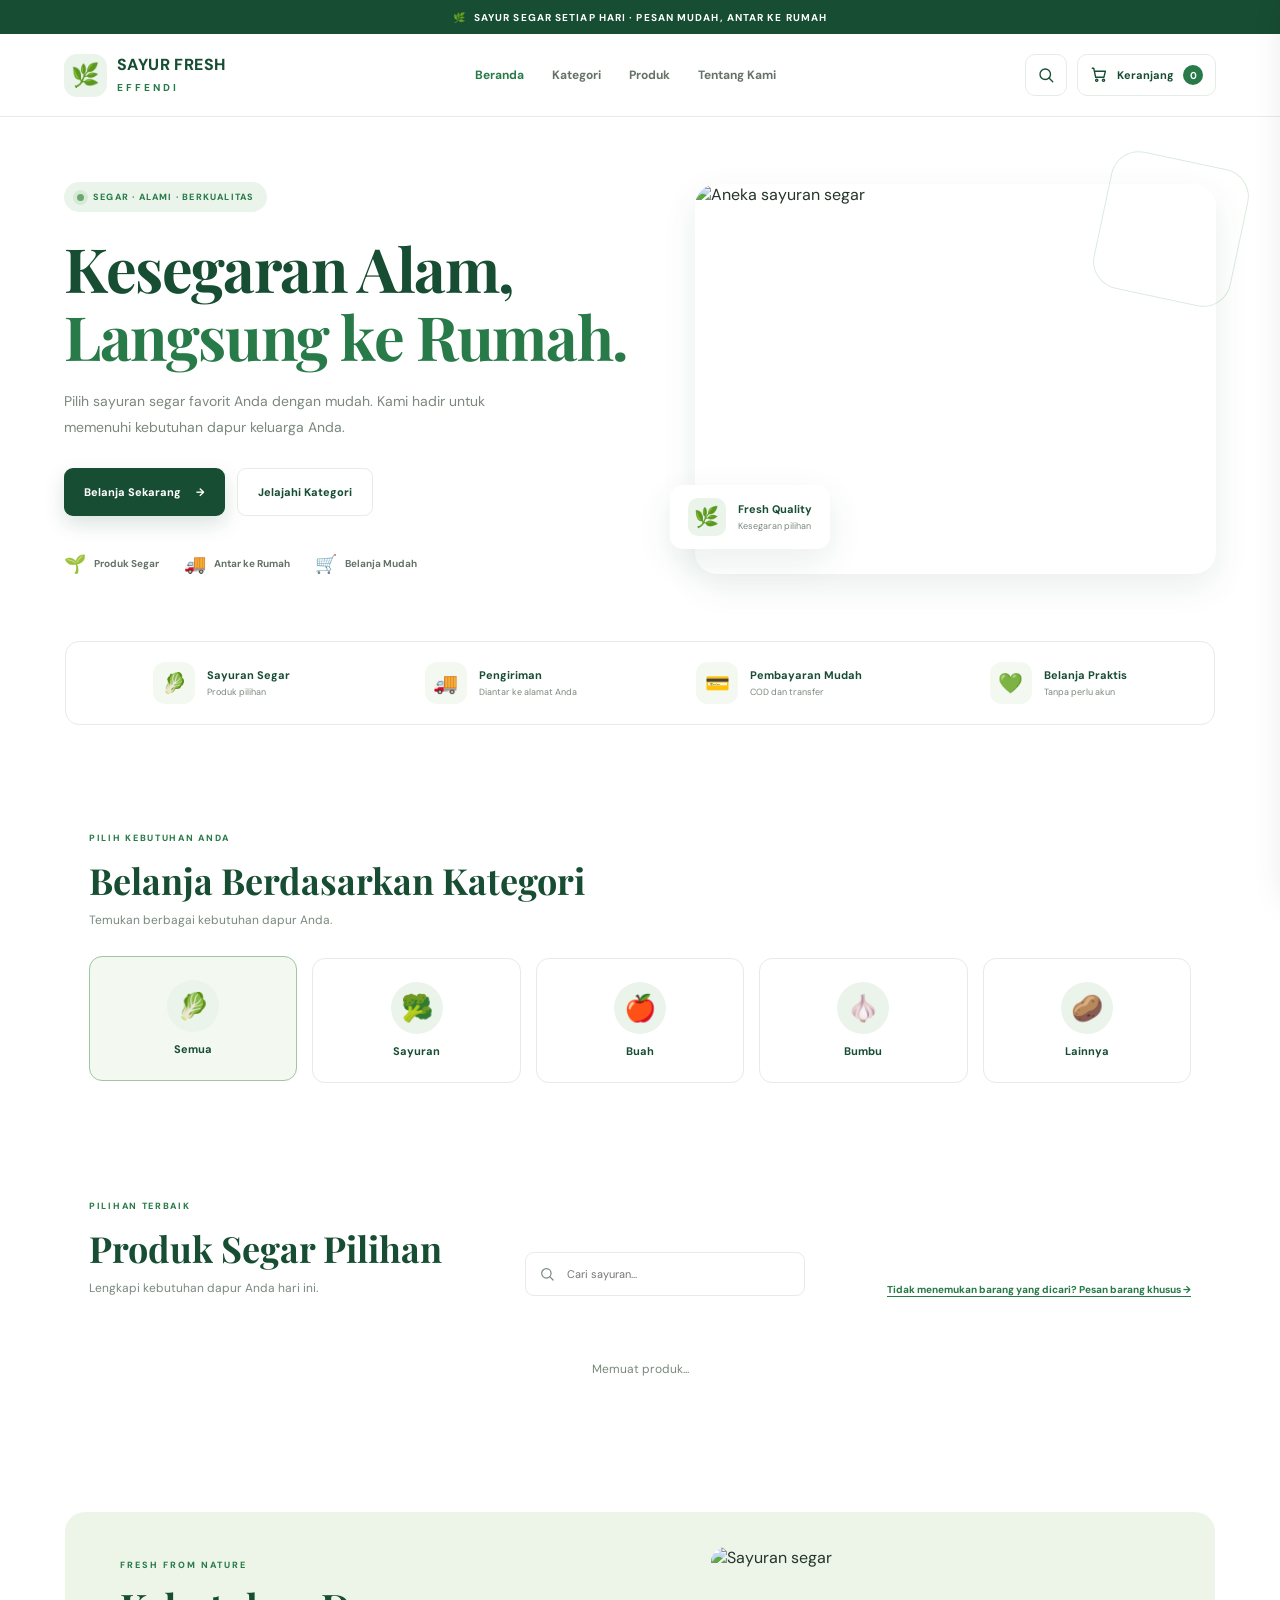
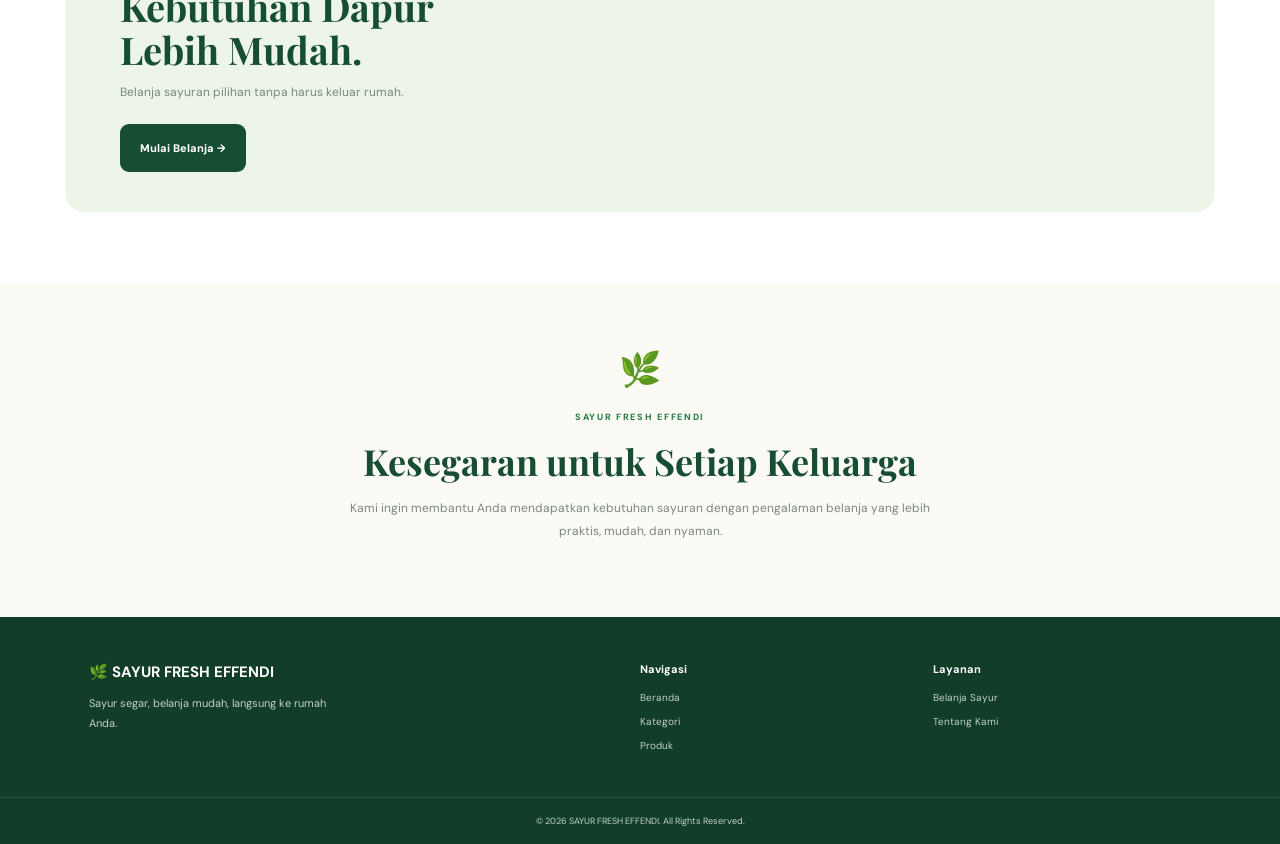
==== index.html @ d09987bf "Add files via upload" ====
<!DOCTYPE html>
<html lang="id">
<head>
    <meta charset="UTF-8">
    <meta name="viewport" content="width=device-width, initial-scale=1.0">
    <meta name="theme-color" content="#174D32">

    <title>SAYUR FRESH EFFENDI | Belanja Sayur Segar</title>

    <meta name="description" content="Belanja sayuran segar dengan mudah di SAYUR FRESH EFFENDI. Pilih produk favorit dan pesan langsung dari rumah.">

    <link rel="stylesheet" href="style.css">

    <link rel="preconnect" href="https://fonts.googleapis.com">
    <link rel="preconnect" href="https://fonts.gstatic.com" crossorigin>

    <link href="https://fonts.googleapis.com/css2?family=DM+Sans:wght@400;500;600;700;800&family=Playfair+Display:wght@600;700;800&display=swap" rel="stylesheet">

    <script type="module" src="app.js"></script>
</head>

<body>

    <!-- TOP ANNOUNCEMENT -->
    <div class="announcement">
        <span>🌿</span>
        SAYUR SEGAR SETIAP HARI · PESAN MUDAH, ANTAR KE RUMAH
    </div>

    <!-- HEADER -->
    <header class="header">

        <div class="header-inner">

            <a href="index.html" class="brand">
                <div class="brand-icon">🌿</div>

                <div class="brand-text">
                    <h2>SAYUR FRESH</h2>
                    <span>EFFENDI</span>
                </div>
            </a>

            <nav class="desktop-nav">
                <a href="#home" class="active">Beranda</a>
                <a href="#categories">Kategori</a>
                <a href="#products">Produk</a>
                <a href="#about">Tentang Kami</a>
                
            </nav>

            <div class="header-actions">

                <button class="icon-button" id="search-focus" aria-label="Cari produk">
                    <svg viewBox="0 0 24 24">
                        <circle cx="11" cy="11" r="7"></circle>
                        <path d="m16 16 5 5"></path>
                    </svg>
                </button>

                <button class="cart-button" id="open-cart">
                    <svg viewBox="0 0 24 24">
                        <path d="M3 3h2l2.5 12h11l2-8H6"></path>
                        <circle cx="9" cy="19" r="1.5"></circle>
                        <circle cx="18" cy="19" r="1.5"></circle>
                    </svg>

                    <span class="cart-label">Keranjang</span>
                    <span class="cart-count" id="cart-count">0</span>
                </button>

            </div>

        </div>

    </header>


    <main>

        <!-- HERO -->
        <section class="hero" id="home">

            <div class="hero-content">

                <div class="hero-tag">
                    <span class="pulse-dot"></span>
                    SEGAR · ALAMI · BERKUALITAS
                </div>

                <h1>
                    Kesegaran Alam,<br>
                    <span>Langsung ke Rumah.</span>
                </h1>

                <p>
                    Pilih sayuran segar favorit Anda dengan mudah.
                    Kami hadir untuk memenuhi kebutuhan dapur keluarga Anda.
                </p>

                <div class="hero-actions">
                    <a href="#products" class="btn-primary">
                        Belanja Sekarang
                        <span>→</span>
                    </a>

                    <a href="#categories" class="btn-secondary">
                        Jelajahi Kategori
                    </a>
                </div>

                <div class="hero-features">

                    <div>
                        <span>🌱</span>
                        <p>Produk Segar</p>
                    </div>

                    <div>
                        <span>🚚</span>
                        <p>Antar ke Rumah</p>
                    </div>

                    <div>
                        <span>🛒</span>
                        <p>Belanja Mudah</p>
                    </div>

                </div>

            </div>

            <div class="hero-image">
                <img
                    src="https://images.unsplash.com/photo-1540420773420-3366772f4999?w=1000&q=85"
                    alt="Aneka sayuran segar"
                >

                <div class="floating-card">
                    <div class="floating-icon">🌿</div>
                    <div>
                        <strong>Fresh Quality</strong>
                        <small>Kesegaran pilihan</small>
                    </div>
                </div>

                <div class="hero-decoration"></div>
            </div>

        </section>


        <!-- BENEFITS -->
        <section class="benefits">

            <div class="benefit-item">
                <div class="benefit-icon">🥬</div>
                <div>
                    <strong>Sayuran Segar</strong>
                    <small>Produk pilihan</small>
                </div>
            </div>

            <div class="benefit-item">
                <div class="benefit-icon">🚚</div>
                <div>
                    <strong>Pengiriman</strong>
                    <small>Diantar ke alamat Anda</small>
                </div>
            </div>

            <div class="benefit-item">
                <div class="benefit-icon">💳</div>
                <div>
                    <strong>Pembayaran Mudah</strong>
                    <small>COD dan transfer</small>
                </div>
            </div>

            <div class="benefit-item">
                <div class="benefit-icon">💚</div>
                <div>
                    <strong>Belanja Praktis</strong>
                    <small>Tanpa perlu akun</small>
                </div>
            </div>

        </section>


        <!-- CATEGORIES -->
        <section class="section categories-section" id="categories">

            <div class="section-heading">
                <div>
                    <span class="section-label">PILIH KEBUTUHAN ANDA</span>
                    <h2>Belanja Berdasarkan Kategori</h2>
                    <p>Temukan berbagai kebutuhan dapur Anda.</p>
                </div>
            </div>

            <div class="category-grid">

                <button class="category-card active" data-category="Semua">
                    <div class="category-image">🥬</div>
                    <strong>Semua</strong>
                </button>

                <button class="category-card" data-category="Sayuran">
                    <div class="category-image">🥦</div>
                    <strong>Sayuran</strong>
                </button>

                <button class="category-card" data-category="Buah">
                    <div class="category-image">🍎</div>
                    <strong>Buah</strong>
                </button>

                <button class="category-card" data-category="Bumbu">
                    <div class="category-image">🧄</div>
                    <strong>Bumbu</strong>
                </button>

                <button class="category-card" data-category="Lainnya">
                    <div class="category-image">🥔</div>
                    <strong>Lainnya</strong>
                </button>

            </div>

        </section>


        <!-- PRODUCTS -->
        <section class="section products-section" id="products">

            <div class="products-heading">

                <div>
                    <span class="section-label">PILIHAN TERBAIK</span>
                    <h2>Produk Segar Pilihan</h2>
                    <p>Lengkapi kebutuhan dapur Anda hari ini.</p>
                </div>

                <div class="product-search">
                    <svg viewBox="0 0 24 24">
                        <circle cx="11" cy="11" r="7"></circle>
                        <path d="m16 16 5 5"></path>
                    </svg>

                    <input
                        type="search"
                        id="product-search"
                        placeholder="Cari sayuran..."
                    >
                </div>

                <a href="checkout.html" class="custom-order-link">Tidak menemukan barang yang dicari? Pesan barang khusus →</a>

            </div>

            <div class="product-grid" id="product-list">

                <div class="loading-products">
                    Memuat produk...
                </div>

            </div>

            <div class="empty-products" id="empty-products" hidden>
                <span>🥬</span>
                <h3>Produk tidak ditemukan</h3>
                <p>Coba gunakan nama produk yang lain.</p>
            </div>

        </section>


        <!-- PROMO BANNER -->
        <section class="promo-section">

            <div class="promo-content">
                <span>FRESH FROM NATURE</span>

                <h2>
                    Kebutuhan Dapur<br>
                    Lebih Mudah.
                </h2>

                <p>
                    Belanja sayuran pilihan tanpa harus keluar rumah.
                </p>

                <a href="#products" class="promo-button">
                    Mulai Belanja →
                </a>
            </div>

            <div class="promo-visual">
                <img
                    src="https://images.unsplash.com/photo-1518843875459-f738682238a6?w=700&q=85"
                    alt="Sayuran segar"
                >
            </div>

        </section>


        <!-- ABOUT -->
        <section class="about-section" id="about">

            <div class="about-icon">🌿</div>

            <span class="section-label">SAYUR FRESH EFFENDI</span>

            <h2>Kesegaran untuk Setiap Keluarga</h2>

            <p>
                Kami ingin membantu Anda mendapatkan kebutuhan sayuran
                dengan pengalaman belanja yang lebih praktis, mudah,
                dan nyaman.
            </p>

        </section>

    </main>


    <!-- FOOTER -->
    <footer class="footer">

        <div class="footer-main">

            <div class="footer-brand">
                <h2>🌿 SAYUR FRESH EFFENDI</h2>

                <p>
                    Sayur segar, belanja mudah,
                    langsung ke rumah Anda.
                </p>
            </div>

            <div class="footer-links">
                <strong>Navigasi</strong>
                <a href="#home">Beranda</a>
                <a href="#categories">Kategori</a>
                <a href="#products">Produk</a>
            </div>

            <div class="footer-links">
                <strong>Layanan</strong>
                <a href="#products">Belanja Sayur</a>
                <a href="#about">Tentang Kami</a>
                
            </div>

        </div>

        <div class="footer-bottom">
            © 2026 SAYUR FRESH EFFENDI. All Rights Reserved.
        </div>

    </footer>


    <!-- CART OVERLAY -->
    <div class="cart-overlay" id="cart-overlay"></div>

    <!-- CART DRAWER -->
    <aside class="cart-drawer" id="cart-drawer">

        <div class="cart-header">
            <div>
                <h2>Keranjang Belanja</h2>
                <small id="cart-subtitle">0 produk dipilih</small>
            </div>

            <button class="close-cart" id="close-cart" aria-label="Tutup keranjang">
                ×
            </button>
        </div>

        <div class="cart-items" id="cart-items">

            <div class="cart-empty">
                <span>🛒</span>
                <h3>Keranjang masih kosong</h3>
                <p>Yuk, pilih sayuran favorit Anda.</p>
            </div>

        </div>

        <div class="cart-footer">

            <div class="cart-total">
                <span>Subtotal</span>
                <strong id="cart-total">Rp0</strong>
            </div>

            <p>Ongkos kirim akan ditentukan oleh admin.</p>

            <button class="checkout-button" id="checkout-button">
                Lanjut Checkout →
            </button>

        </div>

    </aside>


    <!-- NOTIFICATION -->
    <div class="toast" id="toast"></div>


</body>
</html>
---- style.css ----
/* =========================================
   SAYUR FRESH EFFENDI
   Main storefront styles
========================================= */
:root {
    --green-dark: #174d32;
    --green: #287b49;
    --green-mid: #4f9563;
    --green-light: #eaf4eb;
    --green-soft: #f3f8f1;
    --cream: #fbfaf5;
    --text: #26352b;
    --muted: #7a887d;
    --border: #e5ece4;
    --white: #ffffff;
    --shadow: 0 12px 35px rgba(23, 77, 50, .09);
}
* { box-sizing: border-box; }
html { scroll-behavior: smooth; }
body {
    margin: 0;
    color: var(--text);
    background: #fff;
    font-family: "DM Sans", Arial, sans-serif;
    -webkit-font-smoothing: antialiased;
}
button, input { font: inherit; }
button, a { -webkit-tap-highlight-color: transparent; }
a { color: inherit; text-decoration: none; }
img { display: block; max-width: 100%; }
.announcement {
    min-height: 34px; display: flex; justify-content: center; align-items: center;
    gap: 8px; padding: 7px 14px; background: var(--green-dark); color: #fff;
    font-size: 10px; font-weight: 700; letter-spacing: 1.1px; text-align: center;
}
.header {
    position: sticky; top: 0; z-index: 20; background: rgba(255,255,255,.96);
    border-bottom: 1px solid var(--border); backdrop-filter: blur(12px);
}
.header-inner {
    max-width: 1200px; min-height: 82px; margin: auto; padding: 12px 24px;
    display: flex; align-items: center; justify-content: space-between; gap: 25px;
}
.brand { display: flex; align-items: center; gap: 10px; flex-shrink: 0; }
.brand-icon { width: 43px; height: 43px; display: grid; place-items: center;
    border-radius: 13px; background: var(--green-light); font-size: 23px; }
.brand-text h2 { margin: 0; color: var(--green-dark); font-size: 16px; font-weight: 800; letter-spacing: .4px; }
.brand-text span { color: var(--green); font-size: 10px; font-weight: 800; letter-spacing: 3px; }
.desktop-nav { display: flex; align-items: center; gap: 28px; }
.desktop-nav a { color: #657268; font-size: 12px; font-weight: 700; transition: .2s; }
.desktop-nav a:hover, .desktop-nav a.active { color: var(--green); }
.header-actions { display: flex; align-items: center; gap: 10px; }
.icon-button, .cart-button {
    height: 42px; border: 1px solid var(--border); background: #fff; color: var(--green-dark);
    border-radius: 10px; display: flex; align-items: center; justify-content: center; gap: 9px;
    cursor: pointer; transition: .2s;
}
.icon-button { width: 42px; }
.icon-button svg, .cart-button svg, .product-search svg {
    width: 18px; height: 18px; fill: none; stroke: currentColor; stroke-width: 1.8;
    stroke-linecap: round; stroke-linejoin: round;
}
.cart-button { padding: 0 12px; font-size: 11px; font-weight: 700; }
.cart-count { min-width: 20px; height: 20px; padding: 0 5px; display: grid; place-items: center;
    border-radius: 20px; background: var(--green); color: white; font-size: 10px; }
.icon-button:hover, .cart-button:hover { border-color: var(--green); background: var(--green-soft); }
main { overflow: hidden; }
.hero {
    max-width: 1200px; min-height: 520px; margin: auto; padding: 65px 24px;
    display: grid; grid-template-columns: 1.05fr .95fr; align-items: center; gap: 55px;
}
.hero-content { max-width: 570px; }
.hero-tag { display: inline-flex; align-items: center; gap: 9px; padding: 9px 13px;
    border-radius: 30px; background: var(--green-light); color: var(--green);
    font-size: 9px; font-weight: 800; letter-spacing: 1.2px; }
.pulse-dot { width: 7px; height: 7px; border-radius: 50%; background: #69a96d; box-shadow: 0 0 0 4px #d7ead8; }
.hero h1 { margin: 22px 0 17px; color: var(--green-dark); font-family: "Playfair Display", Georgia, serif;
    font-size: clamp(39px, 5vw, 61px); line-height: 1.12; letter-spacing: -1.4px; }
.hero h1 span { color: var(--green); }
.hero-content > p { max-width: 490px; color: var(--muted); font-size: 14px; line-height: 1.9; }
.hero-actions { display: flex; flex-wrap: wrap; gap: 12px; margin-top: 27px; }
.btn-primary, .btn-secondary, .promo-button { min-height: 48px; padding: 0 20px; display: inline-flex;
    align-items: center; justify-content: center; gap: 15px; border-radius: 9px; font-size: 11px; font-weight: 800; }
.btn-primary { background: var(--green-dark); color: #fff; box-shadow: 0 8px 20px rgba(23,77,50,.16); }
.btn-primary:hover { background: var(--green); transform: translateY(-1px); }
.btn-secondary { border: 1px solid var(--border); color: var(--green-dark); background: white; }
.btn-secondary:hover { border-color: var(--green); }
.hero-features { display: flex; gap: 25px; margin-top: 36px; }
.hero-features > div { display: flex; align-items: center; gap: 8px; }
.hero-features span { font-size: 18px; }
.hero-features p { margin: 0; color: #647368; font-size: 10px; font-weight: 700; }
.hero-image { position: relative; min-height: 380px; }
.hero-image > img { width: 100%; height: 390px; object-fit: cover; border-radius: 22px; box-shadow: var(--shadow); }
.floating-card { position: absolute; left: -25px; bottom: 25px; display: flex; align-items: center; gap: 12px;
    padding: 13px 18px; border-radius: 13px; background: #fff; box-shadow: var(--shadow); }
.floating-icon { width: 38px; height: 38px; display: grid; place-items: center; border-radius: 10px; background: var(--green-light); font-size: 20px; }
.floating-card strong, .floating-card small { display: block; }
.floating-card strong { color: var(--green-dark); font-size: 11px; }
.floating-card small { margin-top: 4px; color: var(--muted); font-size: 9px; }
.hero-decoration { position: absolute; z-index: -1; width: 140px; height: 140px; right: -25px; top: -25px;
    border: 1px solid #dcebdd; border-radius: 28px; transform: rotate(12deg); }
.benefits { max-width: 1150px; margin: 0 auto 35px; padding: 20px 24px; display: grid;
    grid-template-columns: repeat(4,1fr); gap: 15px; border: 1px solid var(--border); border-radius: 14px; }
.benefit-item { display: flex; align-items: center; justify-content: center; gap: 12px; }
.benefit-icon { width: 42px; height: 42px; display: grid; place-items: center; border-radius: 12px; background: var(--green-soft); font-size: 20px; }
.benefit-item strong, .benefit-item small { display: block; }
.benefit-item strong { color: var(--green-dark); font-size: 11px; }
.benefit-item small { margin-top: 4px; color: var(--muted); font-size: 9px; }
.section { max-width: 1150px; margin: auto; padding: 65px 24px; }
.section-heading, .products-heading { display: flex; align-items: end; justify-content: space-between; gap: 25px; }
.section-label { color: var(--green); font-size: 9px; font-weight: 800; letter-spacing: 1.7px; }
.section h2, .products-heading h2, .about-section h2 { margin: 10px 0 8px; color: var(--green-dark);
    font-family: "Playfair Display", Georgia, serif; font-size: clamp(27px,3vw,36px); }
.section-heading p, .products-heading p { margin: 0; color: var(--muted); font-size: 12px; }
.category-grid { display: grid; grid-template-columns: repeat(5,1fr); gap: 15px; margin-top: 30px; }
.category-card { min-height: 125px; border: 1px solid var(--border); border-radius: 13px; background: #fff;
    display: flex; flex-direction: column; align-items: center; justify-content: center; gap: 10px;
    color: var(--green-dark); cursor: pointer; transition: .2s; }
.category-card:hover, .category-card.active { border-color: #9dc7a2; background: var(--green-soft); transform: translateY(-2px); }
.category-image { width: 52px; height: 52px; display: grid; place-items: center; border-radius: 50%; background: var(--green-light); font-size: 26px; }
.category-card strong { font-size: 11px; }
.products-section { padding-top: 45px; }
.product-search { width: min(280px,100%); height: 44px; display: flex; align-items: center; gap: 10px;
    padding: 0 13px; border: 1px solid var(--border); border-radius: 9px; color: var(--muted); }
.product-search input { width: 100%; border: 0; outline: 0; color: var(--text); font-size: 11px; background: transparent; }
.product-grid { display: grid; grid-template-columns: repeat(4,minmax(0,1fr)); gap: 20px; margin-top: 30px; }
.product-card { overflow: hidden; border: 1px solid var(--border); border-radius: 13px; background: #fff; transition: .22s; }
.product-card:hover { transform: translateY(-4px); box-shadow: var(--shadow); }
.product-image { position: relative; height: 185px; overflow: hidden; background: var(--green-soft); }
.product-image img { width: 100%; height: 100%; object-fit: cover; transition: transform .35s; }
.product-card:hover .product-image img { transform: scale(1.04); }
.product-category { position: absolute; left: 11px; top: 11px; padding: 6px 9px; border-radius: 20px;
    background: rgba(255,255,255,.93); color: var(--green); font-size: 9px; font-weight: 800; }
.product-info { padding: 15px; }
.product-info h3 { margin: 0; color: var(--green-dark); font-size: 14px; }
.product-description { min-height: 32px; margin: 7px 0 12px; color: var(--muted); font-size: 10px; line-height: 1.6; }
.product-price { color: var(--green); font-size: 16px; font-weight: 800; }
.product-price small { color: var(--muted); font-size: 10px; font-weight: 500; }
.product-bottom { display: flex; align-items: center; justify-content: space-between; gap: 8px; margin-top: 14px; }
.stock-label { color: var(--muted); font-size: 9px; }
.add-button { width: 34px; height: 34px; border: 0; border-radius: 9px; background: var(--green-dark); color: #fff;
    font-size: 21px; line-height: 1; cursor: pointer; }
.add-button:hover { background: var(--green); }
.add-button:disabled { opacity: .45; cursor: not-allowed; }
.loading-products, .empty-products { grid-column: 1/-1; padding: 35px; text-align: center; color: var(--muted); font-size: 12px; }
.empty-products span { font-size: 30px; }
.empty-products h3 { color: var(--green-dark); }
.promo-section { max-width: 1150px; min-height: 300px; margin: 35px auto 70px; padding: 35px 55px;
    display: grid; grid-template-columns: 1fr .8fr; align-items: center; gap: 30px; overflow: hidden;
    border-radius: 20px; background: #edf5e9; }
.promo-content > span { color: var(--green); font-size: 9px; font-weight: 800; letter-spacing: 2px; }
.promo-content h2 { margin: 12px 0; color: var(--green-dark); font-family: "Playfair Display",Georgia,serif; font-size: 38px; line-height: 1.15; }
.promo-content p { color: var(--muted); font-size: 12px; }
.promo-button { margin-top: 12px; background: var(--green-dark); color: white; }
.promo-visual img { width: 100%; height: 230px; object-fit: cover; border-radius: 15px; }
.about-section { padding: 65px 24px 75px; text-align: center; background: var(--cream); }
.about-icon { margin-bottom: 12px; font-size: 34px; }
.about-section h2 { margin: 12px auto; }
.about-section p { max-width: 600px; margin: 0 auto; color: var(--muted); font-size: 12px; line-height: 1.9; }
.footer { background: #123d29; color: #fff; }
.footer-main { max-width: 1150px; margin: auto; padding: 45px 24px; display: grid; grid-template-columns: 2fr 1fr 1fr; gap: 35px; }
.footer-brand h2 { margin: 0 0 12px; font-size: 15px; }
.footer-brand p { max-width: 260px; color: #c1d2c5; font-size: 11px; line-height: 1.8; }
.footer-links { display: flex; flex-direction: column; gap: 11px; }
.footer-links strong { margin-bottom: 4px; font-size: 11px; }
.footer-links a { color: #c1d2c5; font-size: 10px; }
.footer-links a:hover { color: white; }
.footer-bottom { padding: 17px 20px; border-top: 1px solid rgba(255,255,255,.12); color: #c1d2c5; text-align: center; font-size: 9px; }
.cart-overlay { position: fixed; inset: 0; z-index: 40; background: rgba(10,25,15,.42); opacity: 0; visibility: hidden; transition: .25s; }
.cart-overlay.show { opacity: 1; visibility: visible; }
.cart-drawer { position: fixed; z-index: 41; top: 0; right: 0; width: min(420px,100%); height: 100dvh; padding: 22px;
    display: flex; flex-direction: column; background: #fff; box-shadow: -12px 0 35px rgba(0,0,0,.12);
    transform: translateX(105%); transition: transform .28s ease; }
.cart-drawer.open { transform: translateX(0); }
.cart-header { display: flex; align-items: center; justify-content: space-between; padding-bottom: 18px; border-bottom: 1px solid var(--border); }
.cart-header h2 { margin: 0 0 5px; color: var(--green-dark); font-family: "Playfair Display",Georgia,serif; font-size: 21px; }
.cart-header small { color: var(--muted); font-size: 10px; }
.close-cart { width: 35px; height: 35px; border: 0; border-radius: 9px; background: var(--green-soft); color: var(--green-dark); font-size: 24px; cursor: pointer; }
.cart-items { flex: 1; overflow-y: auto; padding: 12px 0; }
.cart-empty { padding: 55px 10px; text-align: center; color: var(--muted); }
.cart-empty span { font-size: 38px; }
.cart-empty h3 { color: var(--green-dark); font-size: 15px; }
.cart-empty p { font-size: 11px; }
.cart-item { display: flex; align-items: center; gap: 12px; padding: 13px 0; border-bottom: 1px solid var(--border); }
.cart-item img { width: 62px; height: 62px; border-radius: 9px; object-fit: cover; }
.cart-item-info { flex: 1; min-width: 0; }
.cart-item-info strong { display: block; color: var(--green-dark); font-size: 12px; }
.cart-item-info small { display: block; margin-top: 5px; color: var(--muted); font-size: 10px; }
.quantity-controls { display: flex; align-items: center; gap: 9px; margin-top: 8px; }
.quantity-controls button { width: 25px; height: 25px; border: 1px solid var(--border); border-radius: 7px; background: #fff; color: var(--green); cursor: pointer; }
.quantity-controls span { min-width: 13px; text-align: center; font-size: 11px; font-weight: 700; }
.cart-footer { padding-top: 17px; border-top: 1px solid var(--border); }
.cart-total { display: flex; justify-content: space-between; align-items: center; color: var(--green-dark); font-size: 12px; }
.cart-total strong { font-size: 20px; }
.cart-footer > p { color: var(--muted); font-size: 10px; }
.checkout-button { width: 100%; min-height: 48px; margin-top: 10px; border: 0; border-radius: 9px; background: var(--green-dark); color: #fff; font-size: 11px; font-weight: 800; cursor: pointer; }
.checkout-button:hover { background: var(--green); }
.toast { position: fixed; z-index: 60; left: 50%; bottom: 25px; max-width: calc(100% - 30px); padding: 12px 18px;
    border-radius: 9px; background: #183f2b; color: #fff; font-size: 11px; opacity: 0; visibility: hidden;
    transform: translate(-50%,15px); transition: .25s; box-shadow: var(--shadow); }
.toast.show { opacity: 1; visibility: visible; transform: translate(-50%,0); }

@media (max-width: 900px) {
    .desktop-nav { gap: 15px; }
    .hero { gap: 30px; }
    .benefits { grid-template-columns: repeat(2,1fr); }
    .product-grid { grid-template-columns: repeat(3,minmax(0,1fr)); }
}
@media (max-width: 650px) {
    .announcement { font-size: 8px; letter-spacing: .6px; }
    .header-inner { min-height: 70px; padding: 10px 15px; gap: 10px; }
    .brand-icon { width: 37px; height: 37px; }
    .brand-text h2 { font-size: 13px; }
    .desktop-nav { display: none; }
    .cart-label { display: none; }
    .cart-button { width: 42px; padding: 0; }
    .hero { padding: 43px 18px 35px; grid-template-columns: 1fr; gap: 28px; }
    .hero h1 { font-size: 43px; }
    .hero-image { min-height: 260px; margin: 0 7px; }
    .hero-image > img { height: 270px; }
    .floating-card { left: -7px; bottom: 13px; }
    .hero-decoration { right: -8px; }
    .hero-features { gap: 13px; justify-content: space-between; }
    .hero-features p { font-size: 9px; }
    .benefits { margin: 0 15px 20px; padding: 15px 10px; gap: 16px 8px; }
    .benefit-item { justify-content: flex-start; gap: 8px; }
    .benefit-icon { width: 34px; height: 34px; font-size: 16px; }
    .benefit-item strong { font-size: 9px; }
    .benefit-item small { font-size: 8px; }
    .section { padding: 48px 17px; }
    .category-grid { grid-template-columns: repeat(3,1fr); gap: 9px; }
    .category-card { min-height: 105px; }
    .category-image { width: 43px; height: 43px; font-size: 22px; }
    .products-heading { align-items: flex-start; flex-direction: column; }
    .product-search { width: 100%; }
    .product-grid { grid-template-columns: repeat(2,minmax(0,1fr)); gap: 11px; }
    .product-image { height: 135px; }
    .product-info { padding: 11px; }
    .product-info h3 { font-size: 12px; }
    .product-description { font-size: 9px; }
    .product-price { font-size: 14px; }
    .promo-section { margin: 15px 15px 45px; padding: 27px 22px; grid-template-columns: 1fr; }
    .promo-content h2 { font-size: 32px; }
    .promo-visual img { height: 180px; }
    .footer-main { padding: 35px 20px; grid-template-columns: 1fr 1fr; gap: 25px; }
    .footer-brand { grid-column: 1/-1; }
}


/* =====================================
   CHECKOUT STYLES (from supplied file)
===================================== */

/* =====================================
   CHECKOUT PAGE
===================================== */

.checkout-page {
    background: #f7faf7;
    min-height: 100vh;
}

.checkout-container {
    max-width: 1150px;
    margin: auto;
    padding: 55px 25px 80px;
}

.checkout-heading {
    margin-bottom: 30px;
}

.checkout-heading h1 {
    font-family: "Playfair Display", Georgia, serif;
    color: var(--green-dark);
    font-size: 38px;
    margin-bottom: 10px;
}

.checkout-heading p {
    color: var(--muted);
    font-size: 13px;
}

.checkout-layout {
    display: grid;
    grid-template-columns: 1.4fr 0.8fr;
    align-items: start;
    gap: 25px;
}

.checkout-main {
    display: grid;
    gap: 20px;
}

.checkout-card {
    background: white;
    padding: 25px;
    border: 1px solid var(--border);
    border-radius: 14px;
    box-shadow: 0 5px 20px rgba(27,72,43,0.04);
}

.checkout-card h2 {
    color: var(--green-dark);
    font-size: 17px;
    margin-bottom: 23px;
}

.checkout-card h2 span {
    display: inline-grid;
    place-items: center;
    width: 30px;
    height: 30px;
    border-radius: 8px;
    background: var(--green-light);
    color: var(--green);
    font-size: 12px;
    margin-right: 8px;
}

.checkout-field {
    margin-bottom: 19px;
}

.checkout-field:last-child {
    margin-bottom: 0;
}

.checkout-field label {
    display: block;
    font-size: 12px;
    font-weight: 700;
    color: var(--green-dark);
    margin-bottom: 9px;
}

.checkout-field input,
.checkout-field textarea {
    width: 100%;
    padding: 13px 14px;
    border: 1px solid #e1e9e1;
    border-radius: 8px;
    outline: none;
    background: #fff;
    color: var(--text);
    font-size: 13px;
    font-family: inherit;
}

.checkout-field textarea {
    resize: vertical;
    min-height: 85px;
}

.checkout-field input:focus,
.checkout-field textarea:focus {
    border-color: var(--green);
    box-shadow: 0 0 0 3px rgba(40,123,73,0.08);
}

.payment-option {
    display: flex;
    align-items: flex-start;
    gap: 13px;
    border: 1px solid var(--border);
    border-radius: 10px;
    padding: 16px;
    margin-bottom: 12px;
    cursor: pointer;
    transition: 0.2s;
}

.payment-option:has(input:checked) {
    border-color: var(--green);
    background: #f5faf4;
}

.payment-option input {
    margin-top: 4px;
    accent-color: var(--green);
}

.payment-icon {
    font-size: 23px;
}

.payment-description {
    display: flex;
    flex-direction: column;
    gap: 6px;
}

.payment-description strong {
    font-size: 13px;
    color: var(--green-dark);
}

.payment-description small {
    font-size: 10px;
    color: var(--muted);
    line-height: 1.5;
}

.checkout-summary {
    position: sticky;
    top: 105px;
}

.checkout-summary h2 {
    margin-bottom: 18px;
}

.checkout-product {
    display: flex;
    align-items: center;
    gap: 12px;
    padding: 12px 0;
    border-bottom: 1px solid var(--border);
}

.checkout-product img {
    width: 58px;
    height: 58px;
    object-fit: cover;
    border-radius: 9px;
    background: var(--green-soft);
}

.checkout-product div {
    flex: 1;
    display: flex;
    flex-direction: column;
    gap: 5px;
}

.checkout-product strong {
    font-size: 12px;
    color: var(--green-dark);
}

.checkout-product small {
    font-size: 10px;
    color: var(--muted);
}

.checkout-product b {
    font-size: 11px;
    color: var(--green);
}

.summary-line {
    display: flex;
    justify-content: space-between;
    gap: 10px;
    margin-top: 17px;
    font-size: 11px;
    color: var(--muted);
}

.summary-line strong {
    color: var(--text);
    text-align: right;
    font-size: 11px;
}

.summary-total {
    border-top: 1px solid var(--border);
    margin-top: 19px;
    padding-top: 19px;
    display: flex;
    justify-content: space-between;
    gap: 10px;
    align-items: center;
    color: var(--green-dark);
    font-size: 12px;
    font-weight: 700;
}

.summary-total strong {
    font-size: 20px;
}

.summary-notice {
    margin-top: 13px;
    color: var(--muted);
    font-size: 10px;
    line-height: 1.7;
}

.checkout-submit {
    width: 100%;
    border: none;
    background: var(--green-dark);
    color: white;
    padding: 16px;
    border-radius: 9px;
    margin-top: 22px;
    font-size: 12px;
    font-weight: 800;
    cursor: pointer;
    transition: 0.2s;
}

.checkout-submit:hover {
    background: var(--green);
}

.checkout-submit:disabled {
    background: #aab7ad;
    cursor: not-allowed;
}

.secure-note {
    color: var(--muted);
    font-size: 10px;
    text-align: center;
    margin-top: 15px;
}

.checkout-error {
    color: #b42318;
    font-size: 12px;
    padding: 15px 0;
}

@media (max-width: 750px) {

    .checkout-container {
        padding: 35px 15px 55px;
    }

    .checkout-heading h1 {
        font-size: 30px;
    }

    .checkout-layout {
        grid-template-columns: 1fr;
    }

    .checkout-card {
        padding: 19px;
    }

    .checkout-summary {
        position: static;
    }
}

.custom-order-link{display:inline-block;margin-top:15px;color:var(--green);font-size:10px;font-weight:800;text-decoration:underline;text-underline-offset:3px}
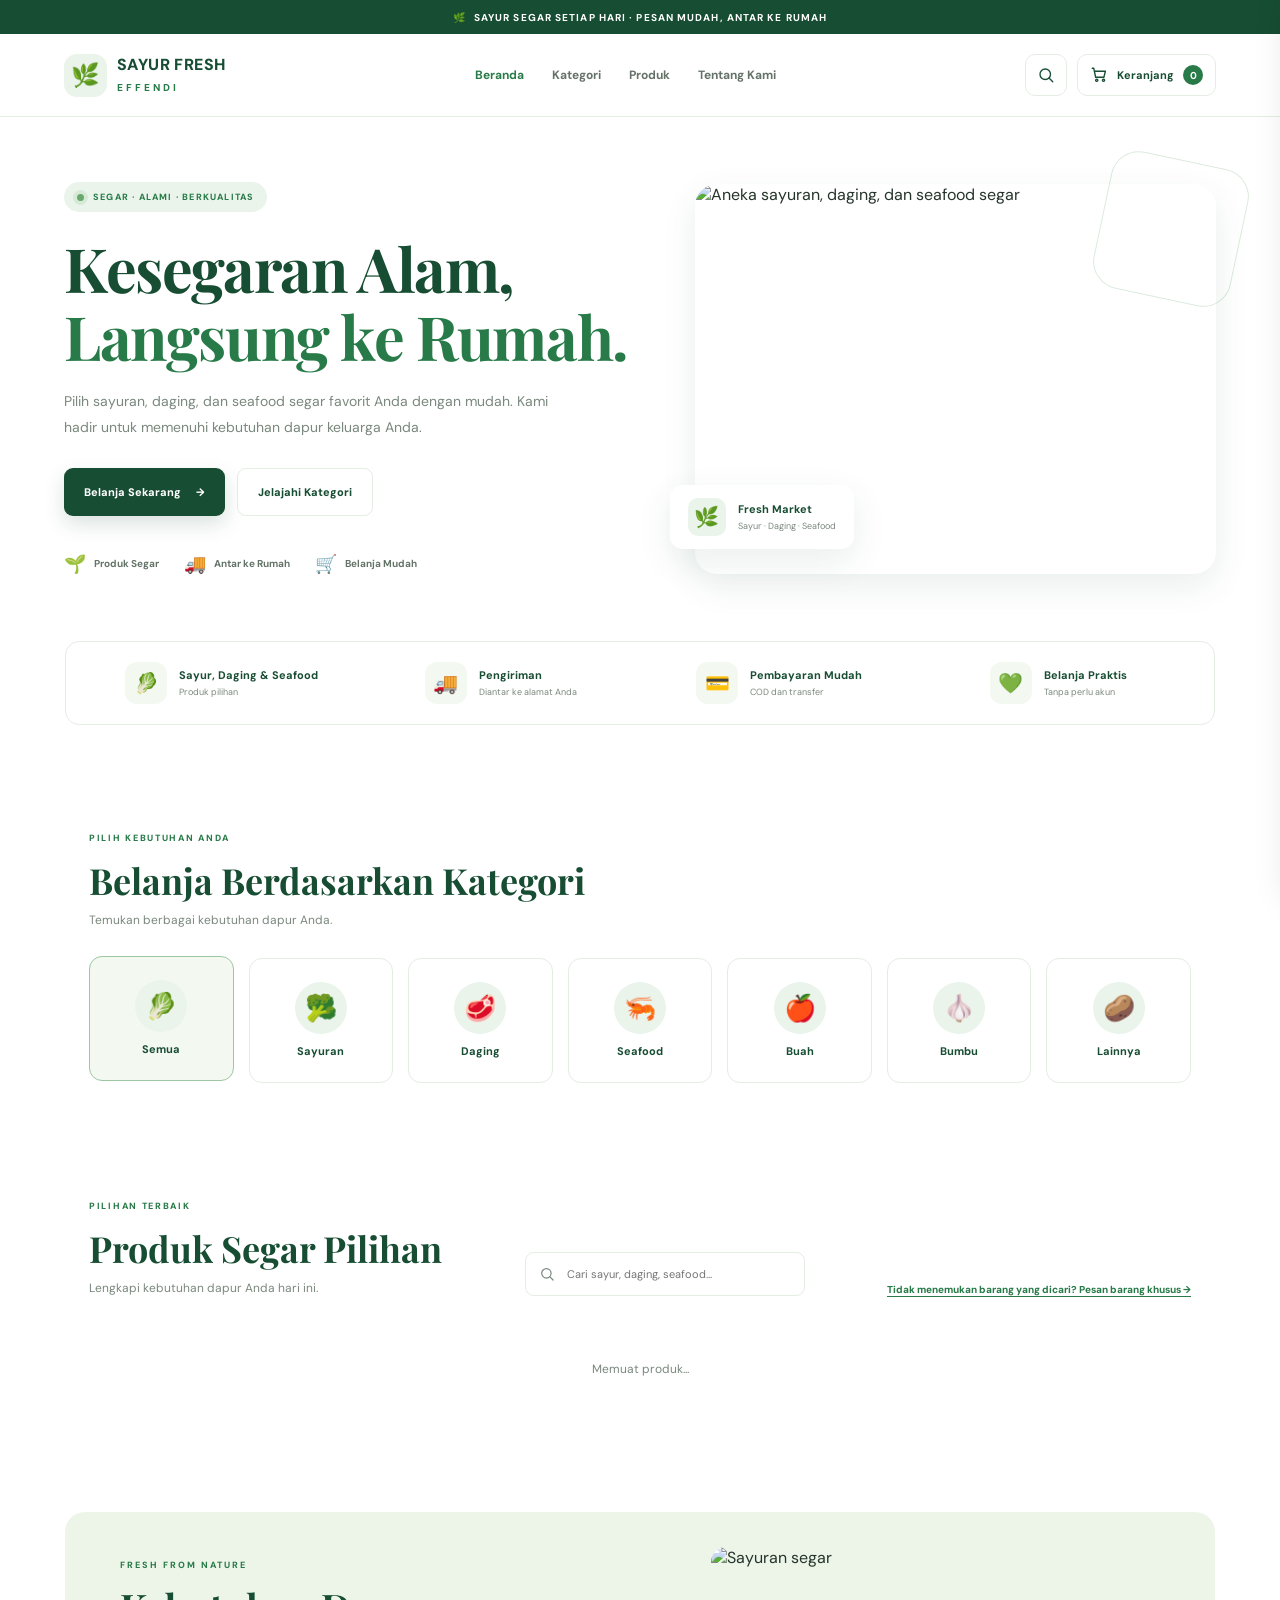
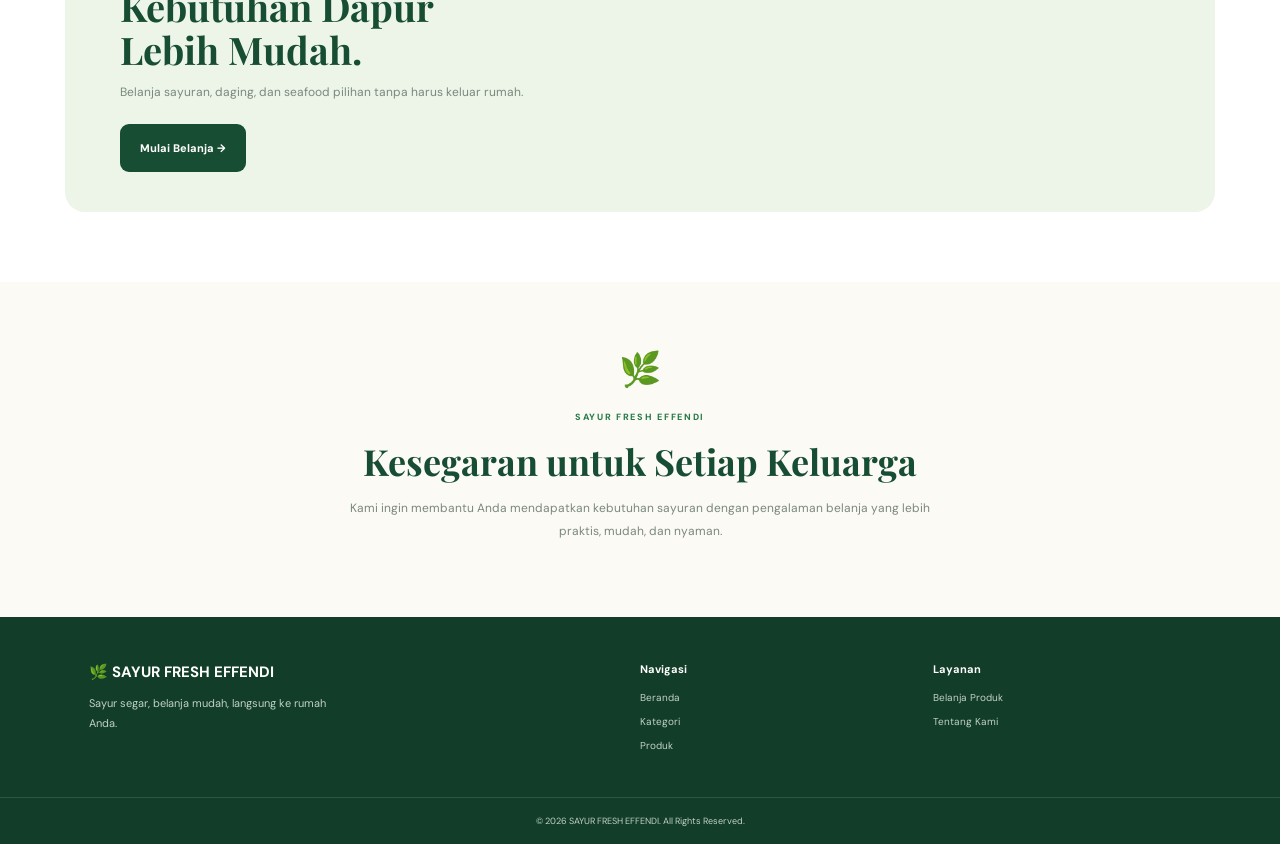
==== commit d9f18801: "Add files via upload" ====
--- a/index.html
+++ b/index.html
@@ -8,7 +8,7 @@
 
     <title>SAYUR FRESH EFFENDI | Belanja Sayur Segar</title>
 
-    <meta name="description" content="Belanja sayuran segar dengan mudah di SAYUR FRESH EFFENDI. Pilih produk favorit dan pesan langsung dari rumah.">
+    <meta name="description" content="Belanja sayuran, daging, dan seafood segar dengan mudah di SAYUR FRESH EFFENDI. Pilih produk favorit dan pesan langsung dari rumah.">
 
     <link rel="stylesheet" href="style.css">
 
@@ -95,7 +95,7 @@
                 </h1>
 
                 <p>
-                    Pilih sayuran segar favorit Anda dengan mudah.
+                    Pilih sayuran, daging, dan seafood segar favorit Anda dengan mudah.
                     Kami hadir untuk memenuhi kebutuhan dapur keluarga Anda.
                 </p>
 
@@ -133,15 +133,15 @@
 
             <div class="hero-image">
                 <img
-                    src="https://images.unsplash.com/photo-1540420773420-3366772f4999?w=1000&q=85"
-                    alt="Aneka sayuran segar"
+                    src="assets/hero-market.png"
+                    alt="Aneka sayuran, daging, dan seafood segar"
                 >
 
                 <div class="floating-card">
                     <div class="floating-icon">🌿</div>
                     <div>
-                        <strong>Fresh Quality</strong>
-                        <small>Kesegaran pilihan</small>
+                        <strong>Fresh Market</strong>
+                        <small>Sayur · Daging · Seafood</small>
                     </div>
                 </div>
 
@@ -157,7 +157,7 @@
             <div class="benefit-item">
                 <div class="benefit-icon">🥬</div>
                 <div>
-                    <strong>Sayuran Segar</strong>
+                    <strong>Sayur, Daging & Seafood</strong>
                     <small>Produk pilihan</small>
                 </div>
             </div>
@@ -210,6 +210,16 @@
                 <button class="category-card" data-category="Sayuran">
                     <div class="category-image">🥦</div>
                     <strong>Sayuran</strong>
+                </button>
+
+                <button class="category-card" data-category="Daging">
+                    <div class="category-image">🥩</div>
+                    <strong>Daging</strong>
+                </button>
+
+                <button class="category-card" data-category="Seafood">
+                    <div class="category-image">🦐</div>
+                    <strong>Seafood</strong>
                 </button>
 
                 <button class="category-card" data-category="Buah">
@@ -252,7 +262,7 @@
                     <input
                         type="search"
                         id="product-search"
-                        placeholder="Cari sayuran..."
+                        placeholder="Cari sayur, daging, seafood..."
                     >
                 </div>
 
@@ -289,7 +299,7 @@
                 </h2>
 
                 <p>
-                    Belanja sayuran pilihan tanpa harus keluar rumah.
+                    Belanja sayuran, daging, dan seafood pilihan tanpa harus keluar rumah.
                 </p>
 
                 <a href="#products" class="promo-button">
@@ -350,7 +360,7 @@
 
             <div class="footer-links">
                 <strong>Layanan</strong>
-                <a href="#products">Belanja Sayur</a>
+                <a href="#products">Belanja Produk</a>
                 <a href="#about">Tentang Kami</a>
                 
             </div>
@@ -386,7 +396,7 @@
             <div class="cart-empty">
                 <span>🛒</span>
                 <h3>Keranjang masih kosong</h3>
-                <p>Yuk, pilih sayuran favorit Anda.</p>
+                <p>Yuk, pilih produk favorit Anda.</p>
             </div>
 
         </div>
--- a/style.css
+++ b/style.css
@@ -112,7 +112,7 @@
 .section h2, .products-heading h2, .about-section h2 { margin: 10px 0 8px; color: var(--green-dark);
     font-family: "Playfair Display", Georgia, serif; font-size: clamp(27px,3vw,36px); }
 .section-heading p, .products-heading p { margin: 0; color: var(--muted); font-size: 12px; }
-.category-grid { display: grid; grid-template-columns: repeat(5,1fr); gap: 15px; margin-top: 30px; }
+.category-grid { display: grid; grid-template-columns: repeat(7,minmax(0,1fr)); gap: 15px; margin-top: 30px; }
 .category-card { min-height: 125px; border: 1px solid var(--border); border-radius: 13px; background: #fff;
     display: flex; flex-direction: column; align-items: center; justify-content: center; gap: 10px;
     color: var(--green-dark); cursor: pointer; transition: .2s; }
@@ -204,6 +204,7 @@
     .desktop-nav { gap: 15px; }
     .hero { gap: 30px; }
     .benefits { grid-template-columns: repeat(2,1fr); }
+    .category-grid { grid-template-columns: repeat(4,minmax(0,1fr)); }
     .product-grid { grid-template-columns: repeat(3,minmax(0,1fr)); }
 }
 @media (max-width: 650px) {
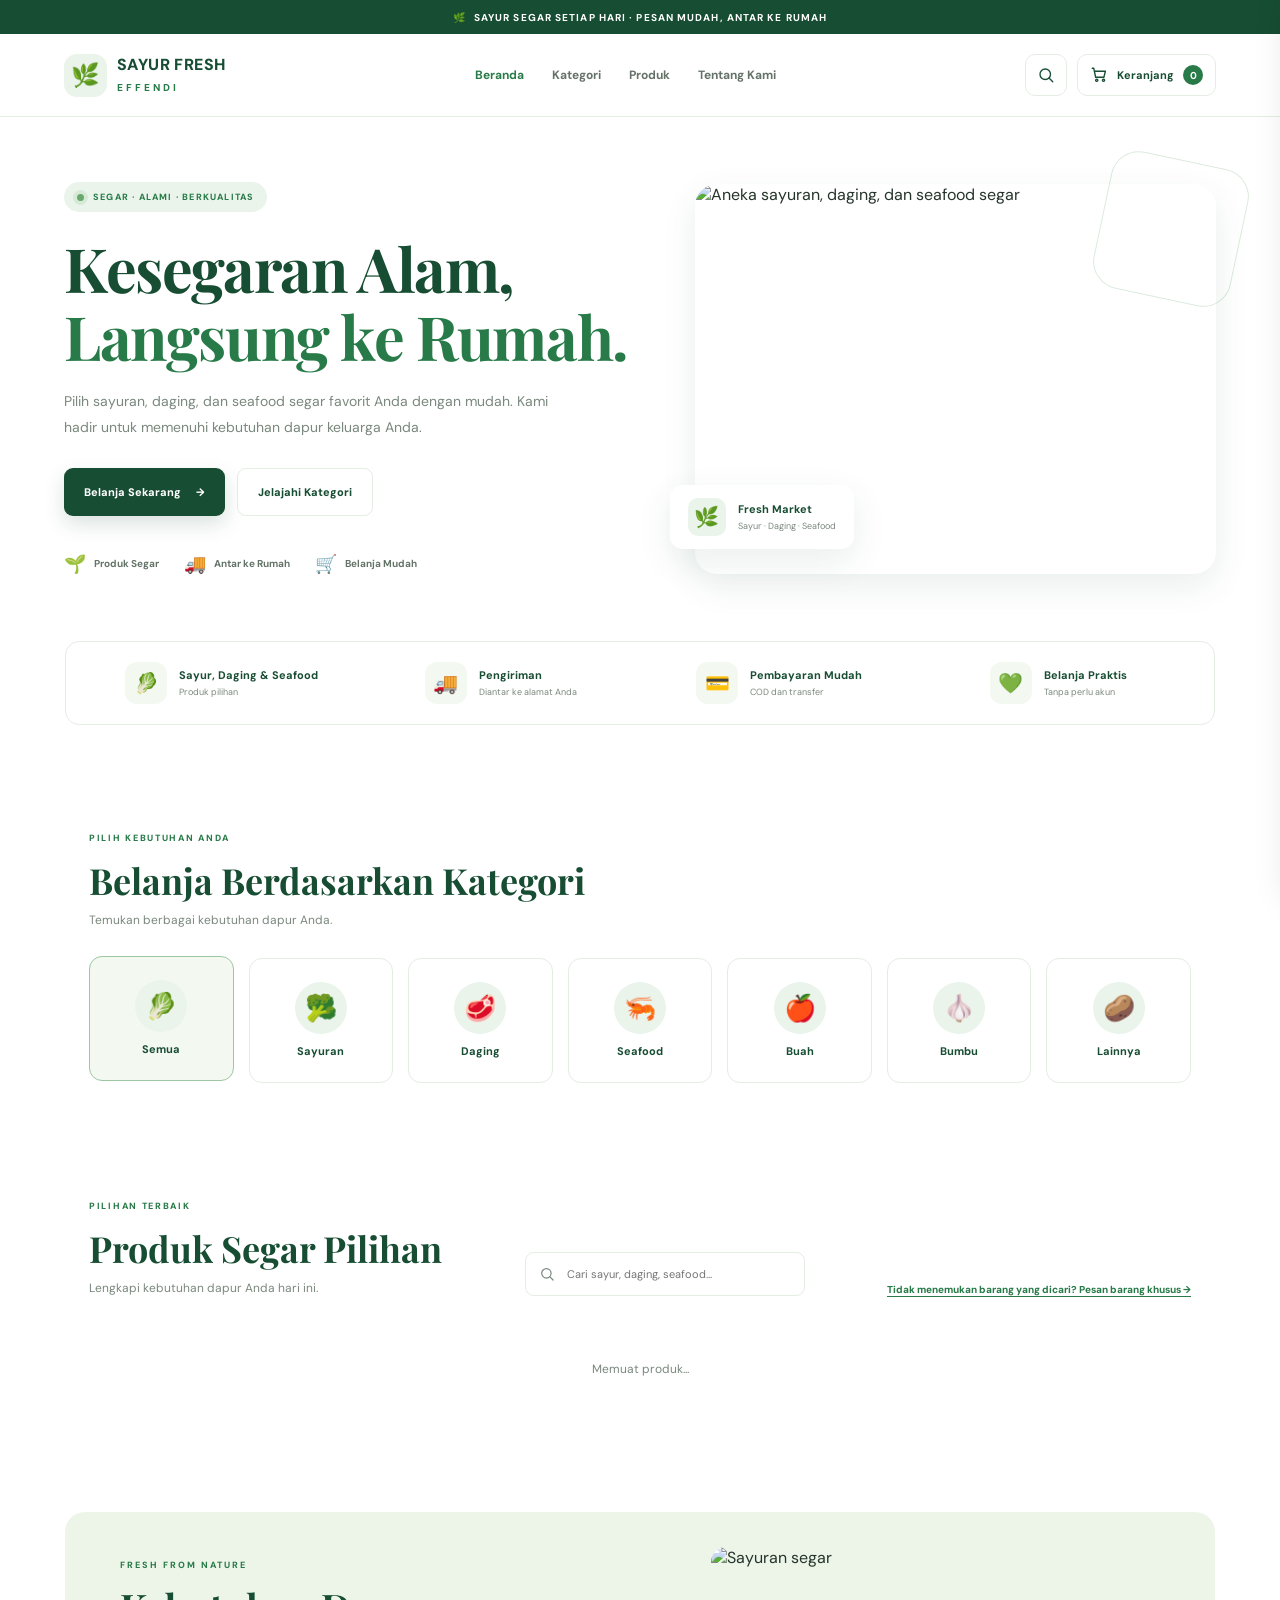
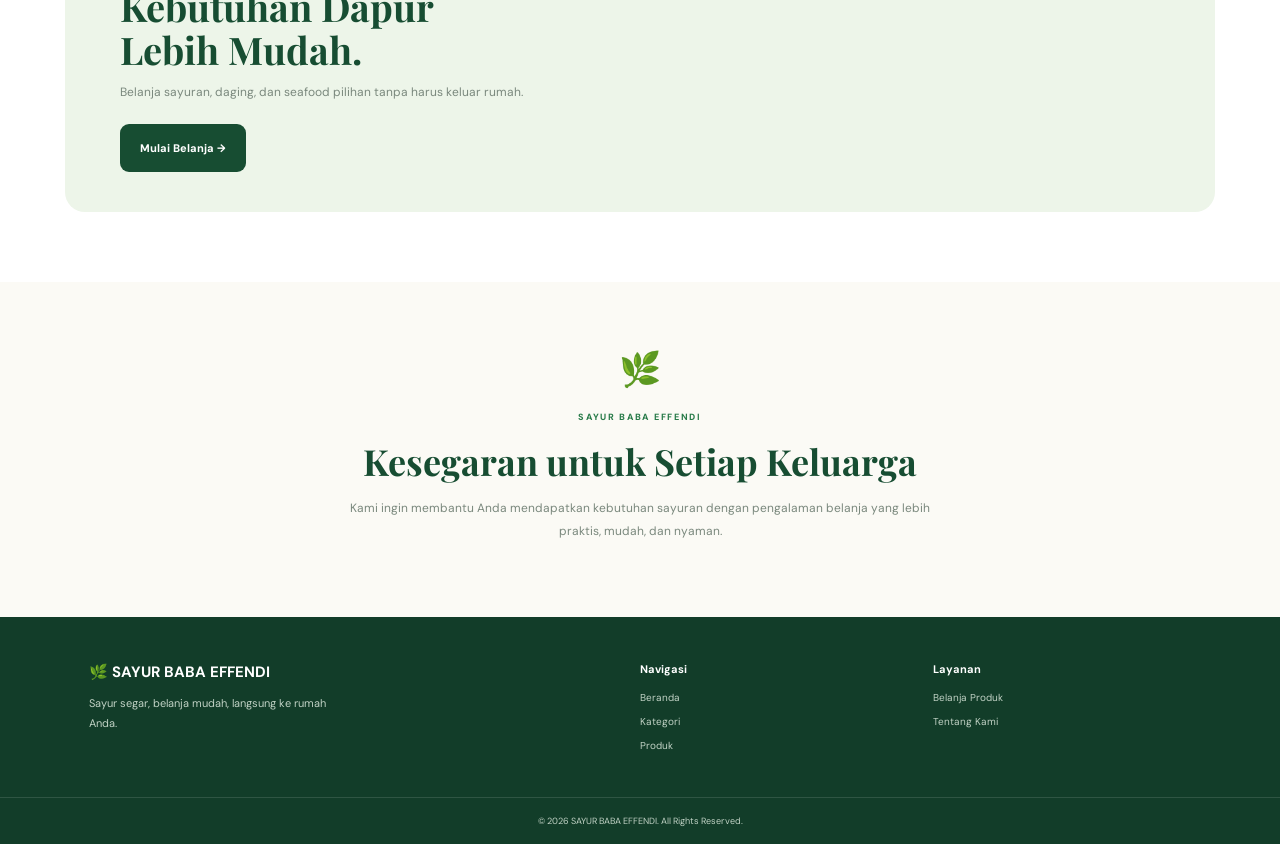
==== commit 3c2b063d: "Update index.html" ====
--- a/index.html
+++ b/index.html
@@ -6,9 +6,9 @@
     <meta name="viewport" content="width=device-width, initial-scale=1.0">
     <meta name="theme-color" content="#174D32">
 
-    <title>SAYUR FRESH EFFENDI | Belanja Sayur Segar</title>
-
-    <meta name="description" content="Belanja sayuran, daging, dan seafood segar dengan mudah di SAYUR FRESH EFFENDI. Pilih produk favorit dan pesan langsung dari rumah.">
+    <title>SAYUR BABA EFFENDI | Belanja Sayur Segar</title>
+
+    <meta name="description" content="Belanja sayuran, daging, dan seafood segar dengan mudah di SAYUR BABA EFFENDI. Pilih produk favorit dan pesan langsung dari rumah.">
 
     <link rel="stylesheet" href="style.css">
 
@@ -322,7 +322,7 @@
 
             <div class="about-icon">🌿</div>
 
-            <span class="section-label">SAYUR FRESH EFFENDI</span>
+            <span class="section-label">SAYUR BABA EFFENDI</span>
 
             <h2>Kesegaran untuk Setiap Keluarga</h2>
 
@@ -343,7 +343,7 @@
         <div class="footer-main">
 
             <div class="footer-brand">
-                <h2>🌿 SAYUR FRESH EFFENDI</h2>
+                <h2>🌿 SAYUR BABA EFFENDI</h2>
 
                 <p>
                     Sayur segar, belanja mudah,
@@ -368,7 +368,7 @@
         </div>
 
         <div class="footer-bottom">
-            © 2026 SAYUR FRESH EFFENDI. All Rights Reserved.
+            © 2026 SAYUR BABA EFFENDI. All Rights Reserved.
         </div>
 
     </footer>
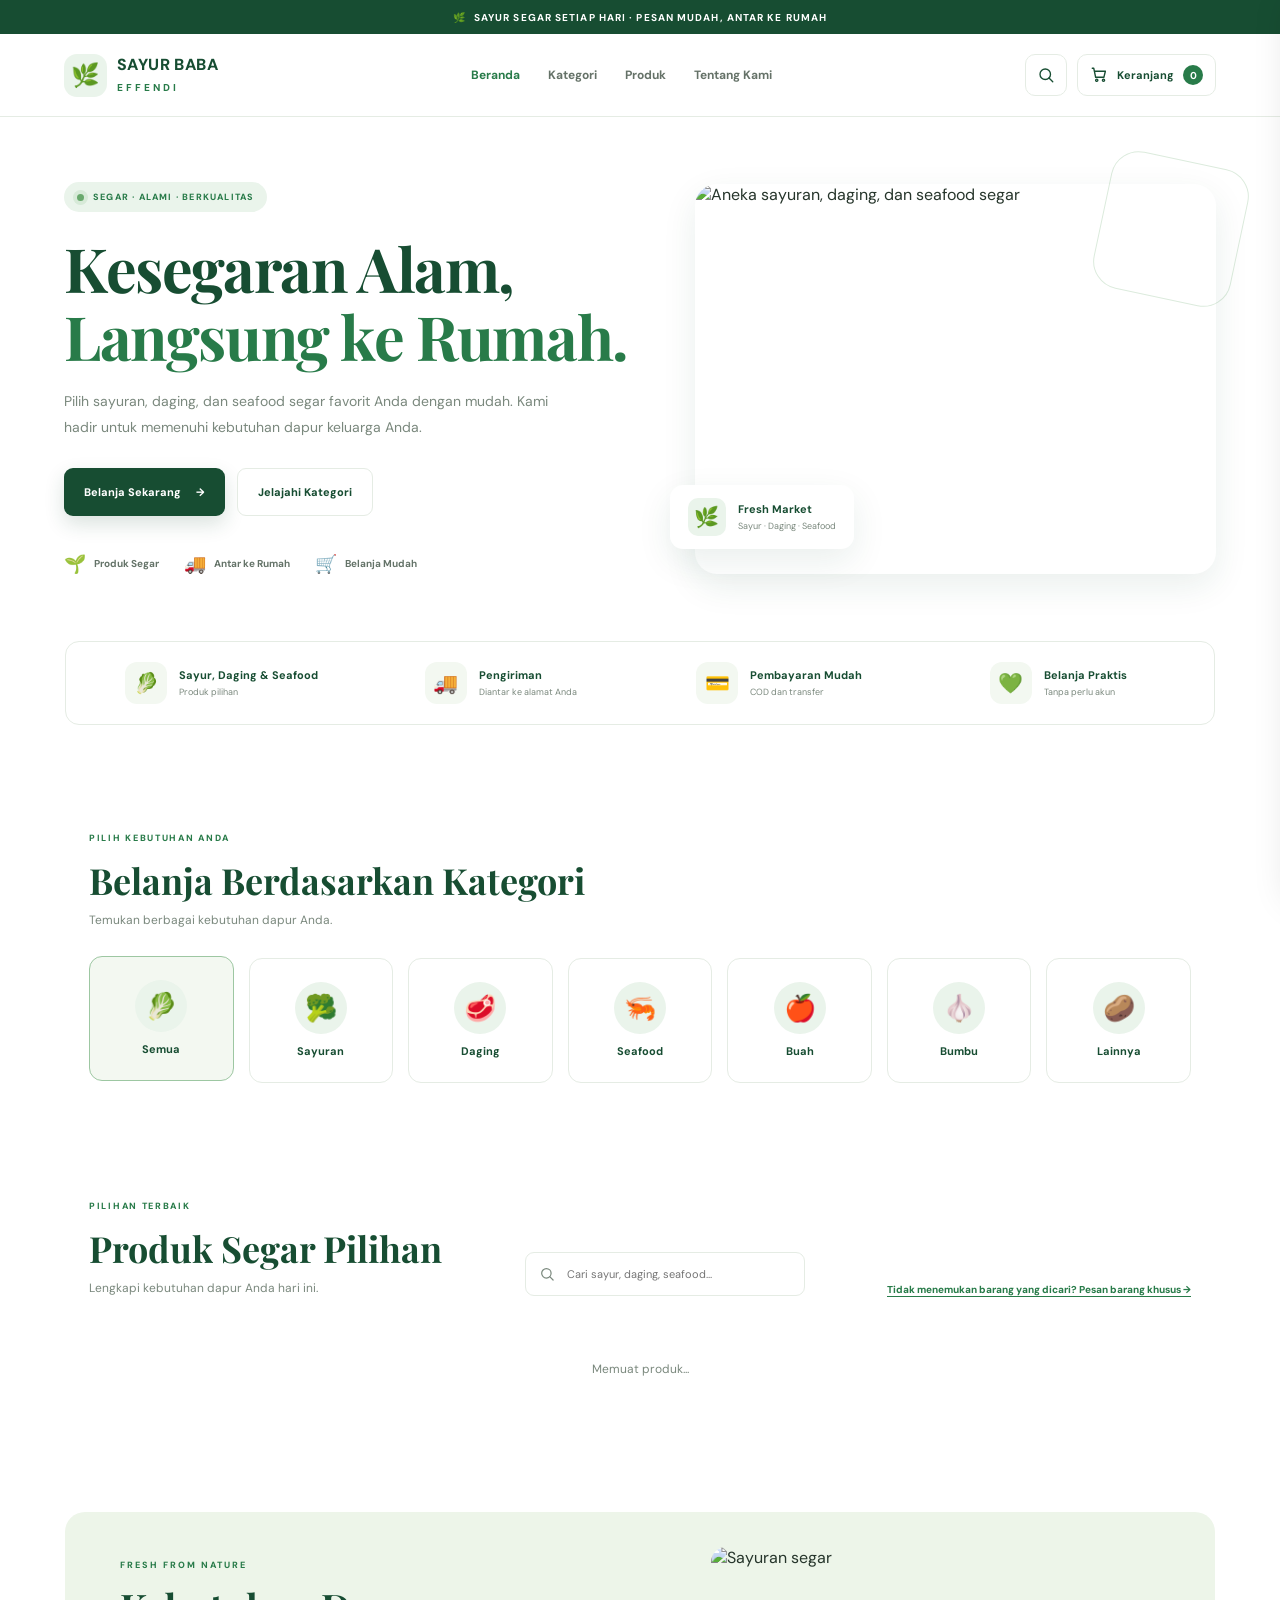
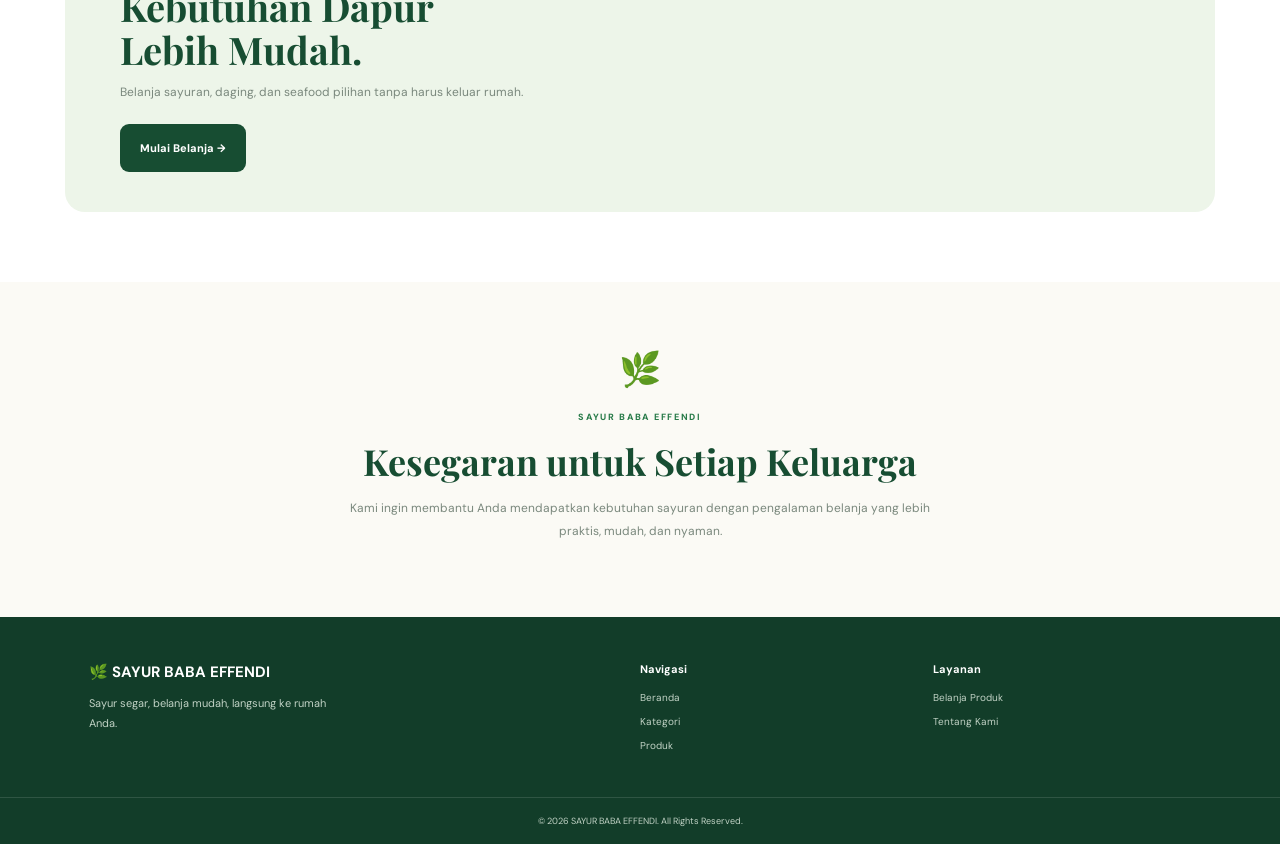
==== commit 21d1adda: "Update index.html" ====
--- a/index.html
+++ b/index.html
@@ -37,7 +37,7 @@
                 <div class="brand-icon">🌿</div>
 
                 <div class="brand-text">
-                    <h2>SAYUR FRESH</h2>
+                    <h2>SAYUR BABA</h2>
                     <span>EFFENDI</span>
                 </div>
             </a>
--- a/style.css
+++ b/style.css
@@ -1,5 +1,5 @@
 /* =========================================
-   SAYUR FRESH EFFENDI
+   SAYUR BABA EFFENDI
    Main storefront styles
 ========================================= */
 :root {
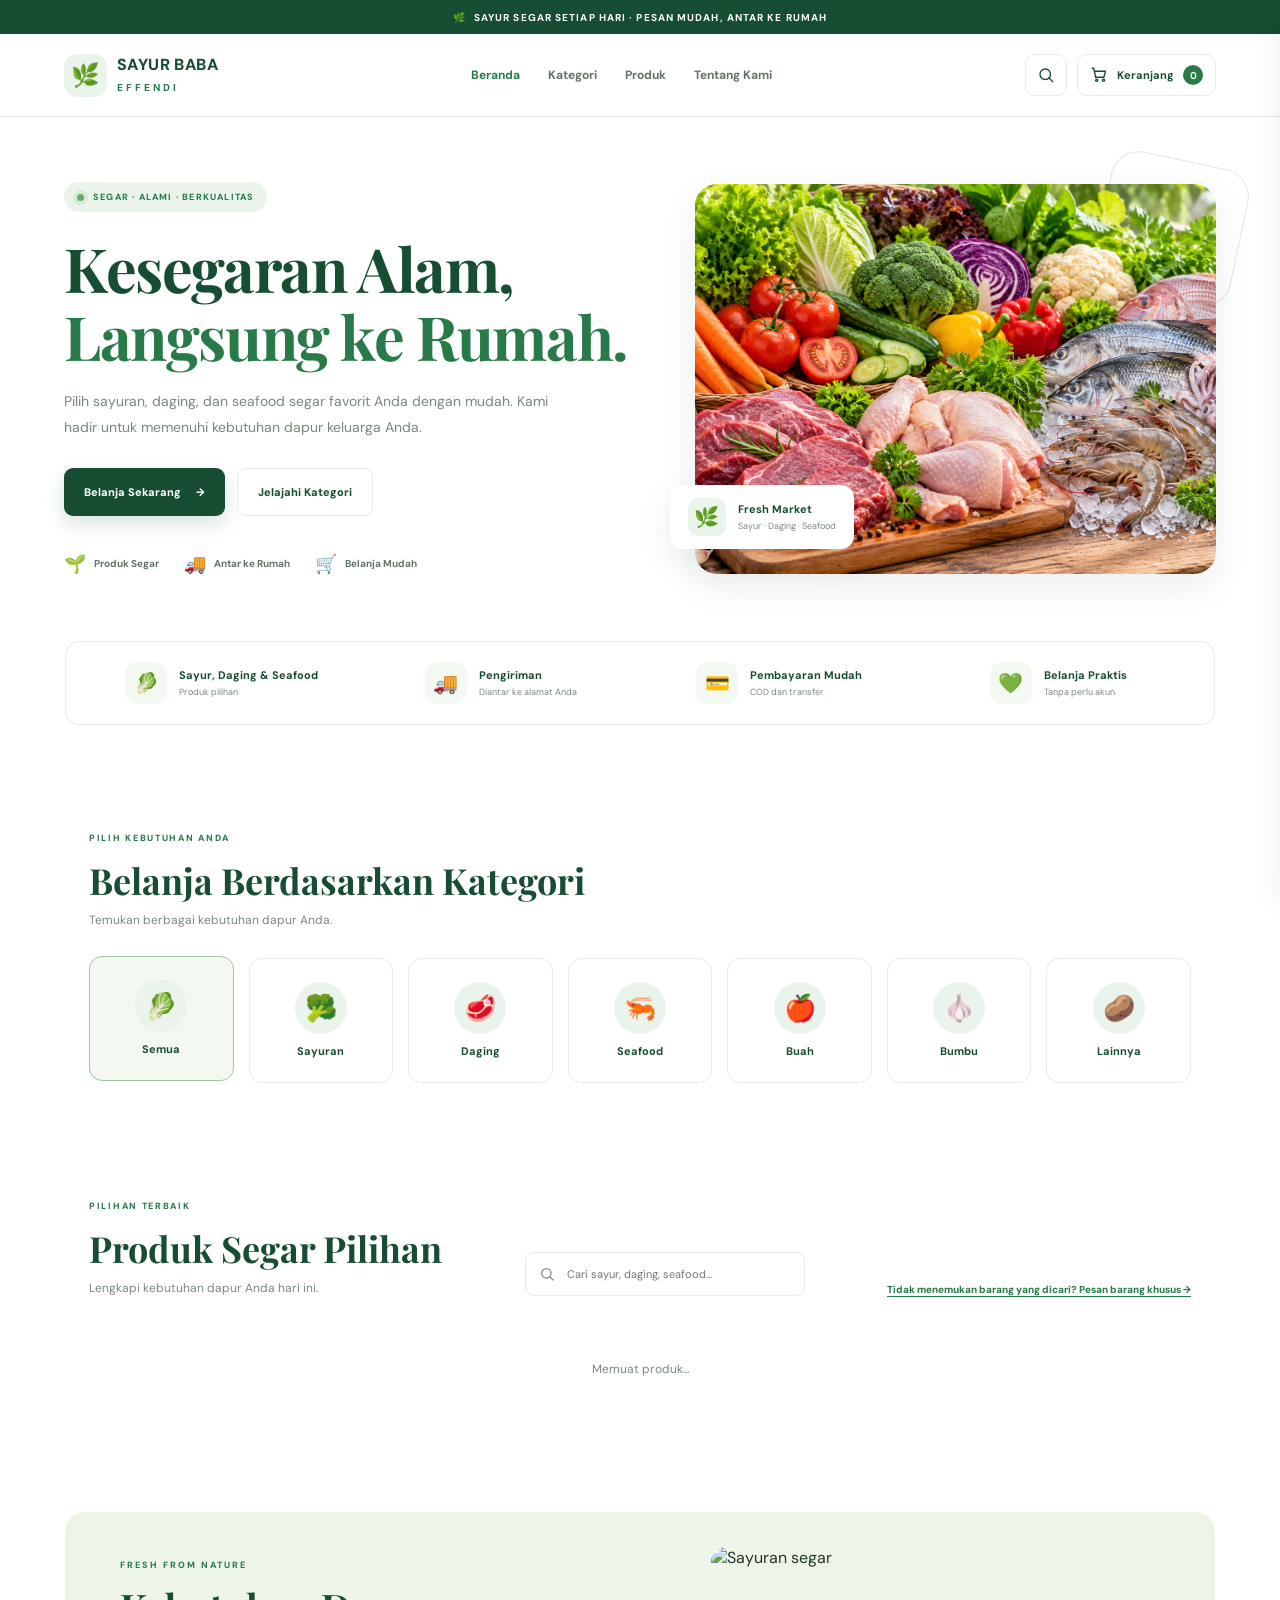
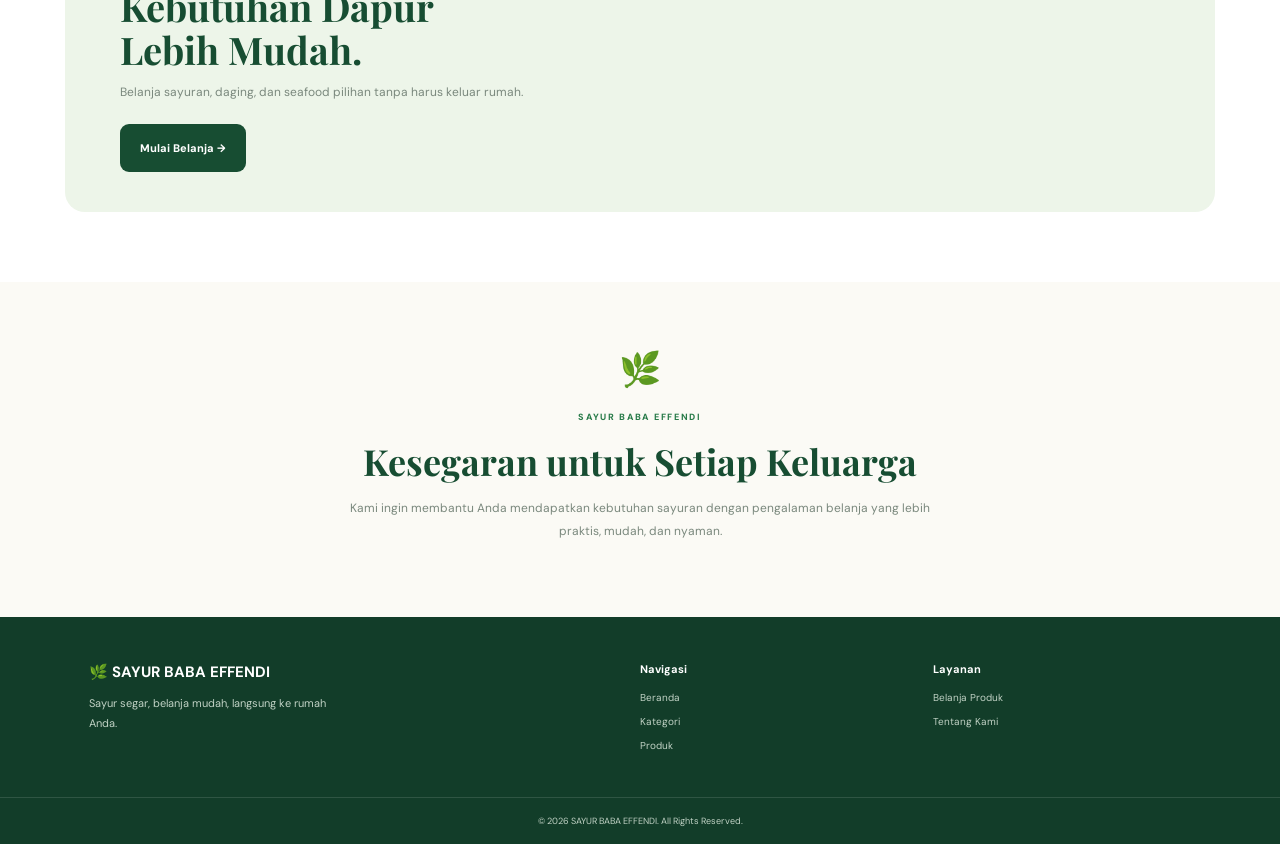
==== commit 8187f625: "Update index.html" ====
--- a/index.html
+++ b/index.html
@@ -133,7 +133,7 @@
 
             <div class="hero-image">
                 <img
-                    src="assets/hero-market.png"
+                    src="/hero-market.png"
                     alt="Aneka sayuran, daging, dan seafood segar"
                 >
 
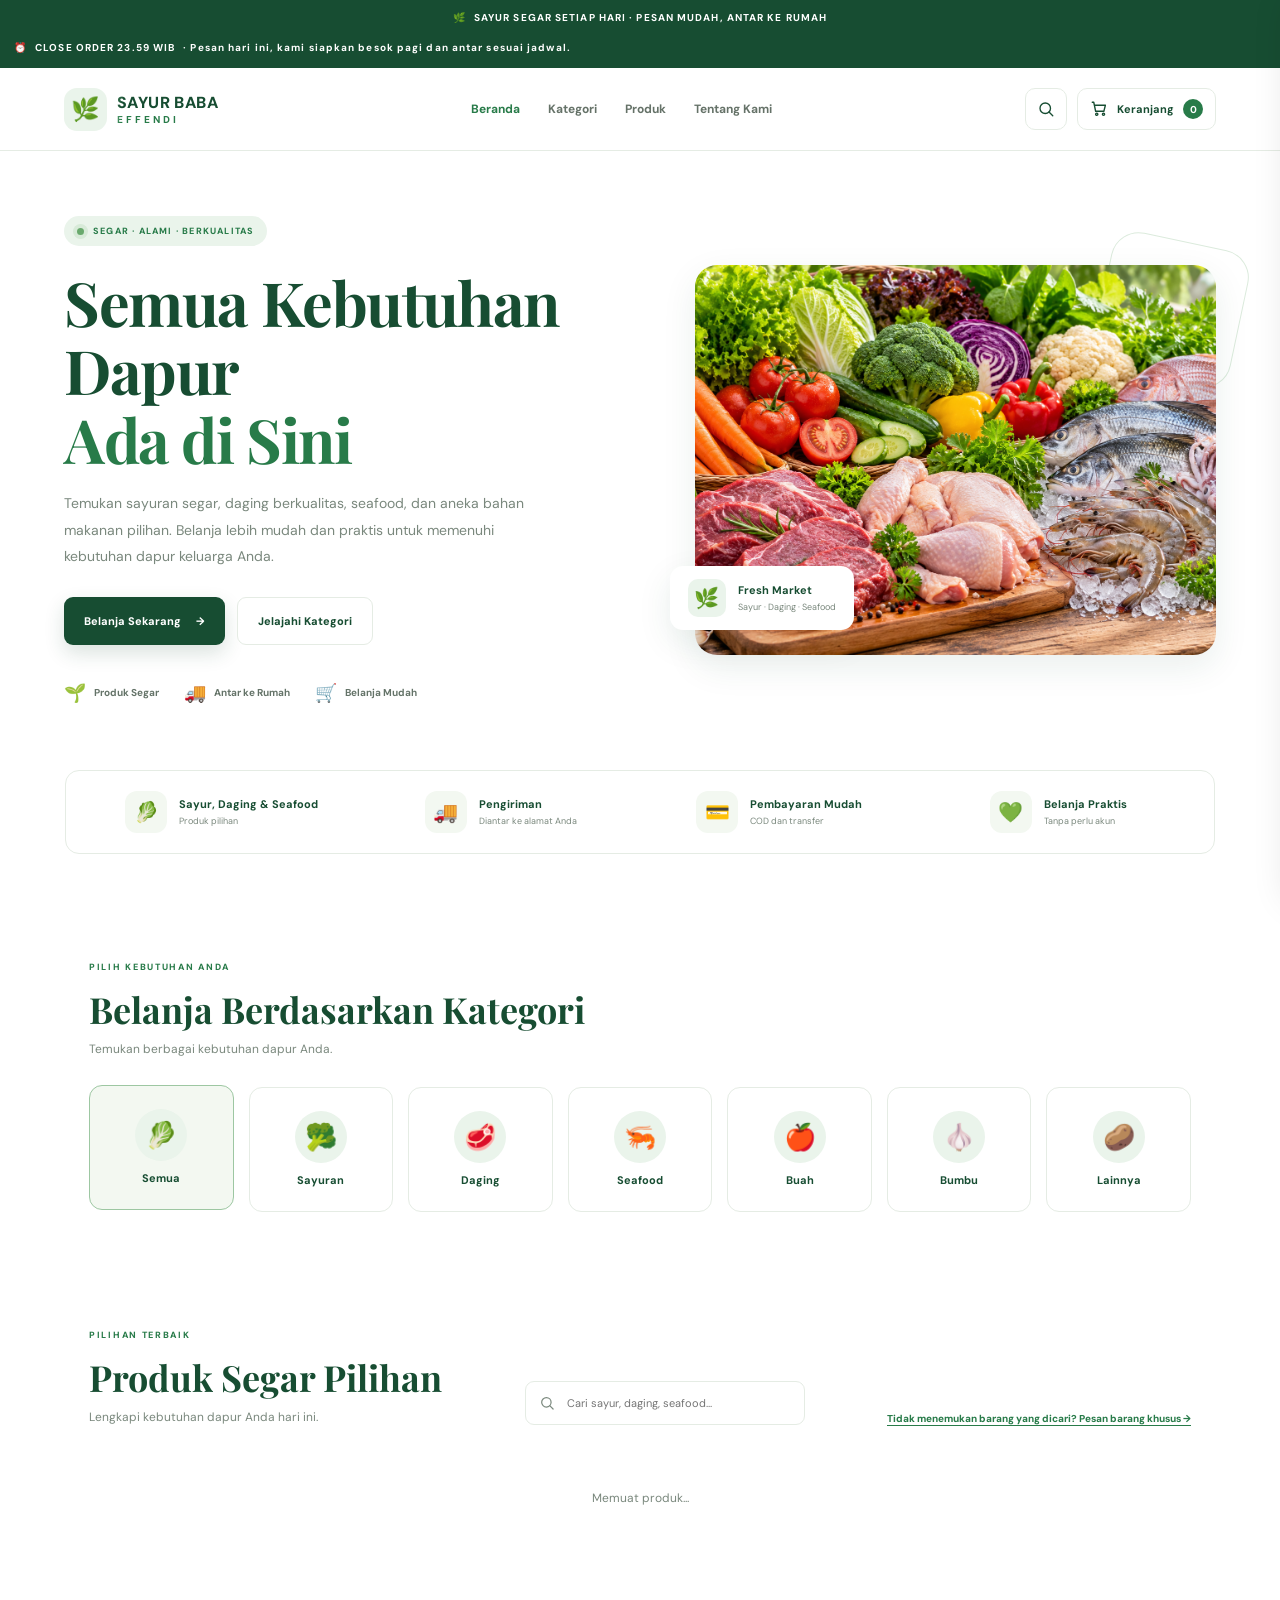
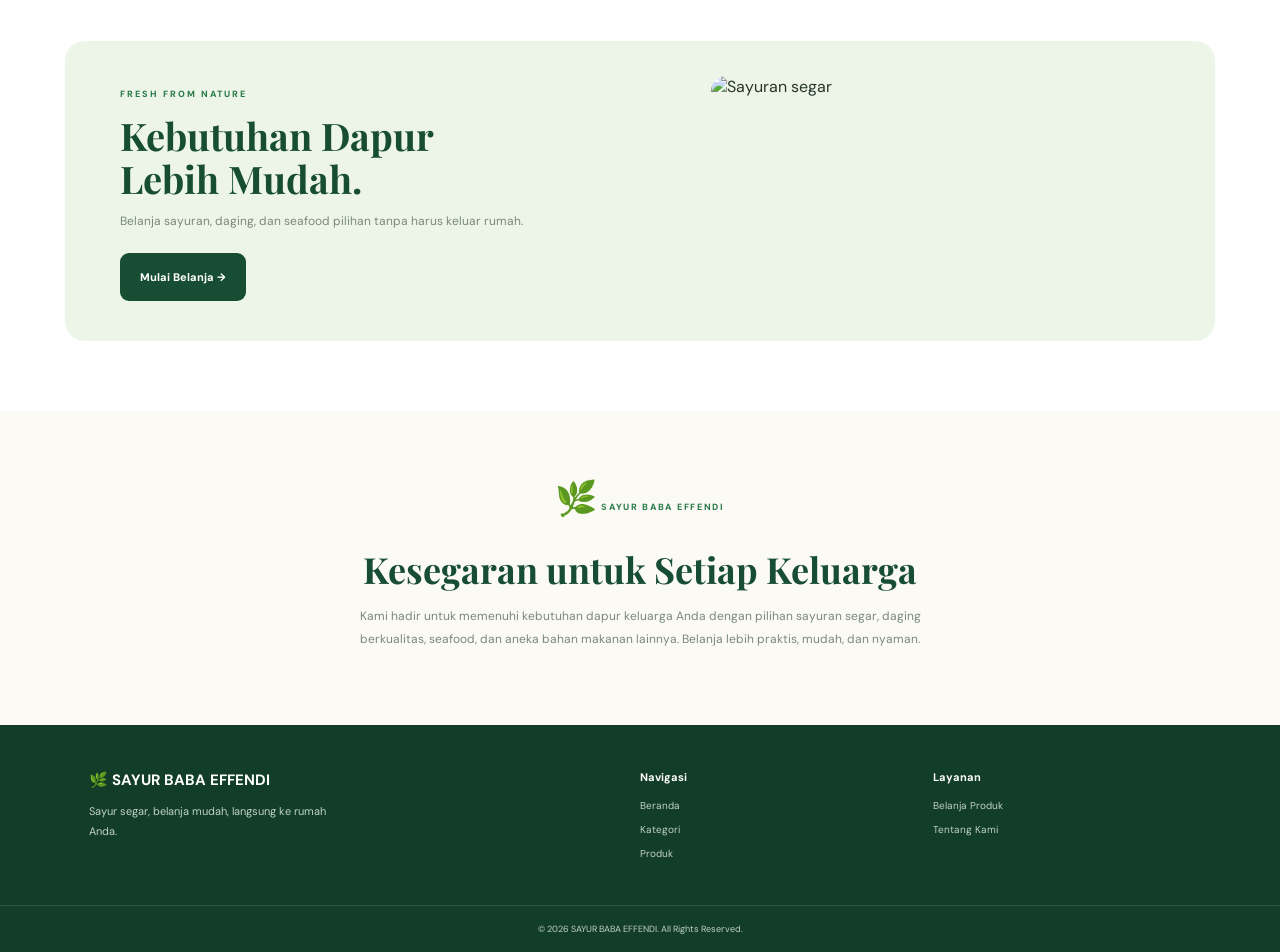
==== commit cde5ac64: "Add files via upload" ====
--- a/index.html
+++ b/index.html
@@ -26,6 +26,15 @@
     <div class="announcement">
         <span>🌿</span>
         SAYUR SEGAR SETIAP HARI · PESAN MUDAH, ANTAR KE RUMAH
+    </div>
+
+    <!-- INFO CLOSE ORDER -->
+    <div class="announcement close-order-announcement" role="note" aria-label="Informasi batas waktu pemesanan">
+        <div class="close-order-track">
+            <span>⏰</span>
+            <strong>CLOSE ORDER 23.59 WIB</strong>
+            <span>· Pesan hari ini, kami siapkan besok pagi dan antar sesuai jadwal.</span>
+        </div>
     </div>
 
     <!-- HEADER -->
@@ -90,13 +99,12 @@
                 </div>
 
                 <h1>
-                    Kesegaran Alam,<br>
-                    <span>Langsung ke Rumah.</span>
+                    Semua Kebutuhan Dapur<br>
+                    <span>Ada di Sini</span>
                 </h1>
 
                 <p>
-                    Pilih sayuran, daging, dan seafood segar favorit Anda dengan mudah.
-                    Kami hadir untuk memenuhi kebutuhan dapur keluarga Anda.
+                    Temukan sayuran segar, daging berkualitas, seafood, dan aneka bahan makanan pilihan. Belanja lebih mudah dan praktis untuk memenuhi kebutuhan dapur keluarga Anda.
                 </p>
 
                 <div class="hero-actions">
@@ -327,9 +335,7 @@
             <h2>Kesegaran untuk Setiap Keluarga</h2>
 
             <p>
-                Kami ingin membantu Anda mendapatkan kebutuhan sayuran
-                dengan pengalaman belanja yang lebih praktis, mudah,
-                dan nyaman.
+                 Kami hadir untuk memenuhi kebutuhan dapur keluarga Anda dengan pilihan sayuran segar, daging berkualitas, seafood, dan aneka bahan makanan lainnya. Belanja lebih praktis, mudah, dan nyaman.
             </p>
 
         </section>
--- a/style.css
+++ b/style.css
@@ -550,3 +550,255 @@
 }
 
 .custom-order-link{display:inline-block;margin-top:15px;color:var(--green);font-size:10px;font-weight:800;text-decoration:underline;text-underline-offset:3px}
+
+/* ANIMASI TULISAN CLOSE ORDER */
+.close-order-announcement {
+    display: block;
+    overflow: hidden;
+    white-space: nowrap;
+    text-align: left;
+}
+
+.close-order-track {
+    display: inline-flex;
+    align-items: center;
+    gap: 8px;
+    white-space: nowrap;
+    animation: closeOrderMarquee 22s linear infinite;
+    will-change: transform;
+}
+
+@keyframes closeOrderMarquee {
+    from {
+        transform: translateX(100vw);
+    }
+    to {
+        transform: translateX(-100%);
+    }
+}
+
+@media (prefers-reduced-motion: reduce) {
+    .close-order-track {
+        animation: none;
+        transform: none;
+    }
+}
+
+
+/* =====================================
+   ANIMASI PREMIUM LOGO SAYUR BABA EFFENDI
+   - SAYUR BABA: efek gelombang cahaya
+   - EFFENDI: tetap diam di bawah
+   - Daun: zoom saat mouse diarahkan
+   - Tidak mengubah struktur atau posisi header
+===================================== */
+
+.brand-text h2 {
+    display: inline-block;
+    background: linear-gradient(
+        110deg,
+        var(--green-dark) 0%,
+        var(--green-dark) 38%,
+        #72b987 46%,
+        #ffffff 50%,
+        #72b987 54%,
+        var(--green-dark) 62%,
+        var(--green-dark) 100%
+    );
+    background-size: 250% 100%;
+    background-position: 100% 0;
+    background-clip: text;
+    -webkit-background-clip: text;
+    -webkit-text-fill-color: transparent;
+    animation: sayurBabaWave 5s ease-in-out infinite;
+}
+
+@keyframes sayurBabaWave {
+    0%, 15% {
+        background-position: 100% 0;
+    }
+    85%, 100% {
+        background-position: 0% 0;
+    }
+}
+
+/* EFFENDI tetap pada posisi bawah dan tidak ikut bergerak */
+.brand-text span {
+    display: block;
+    animation: none !important;
+    transform: none !important;
+}
+
+/* Zoom halus pada ikon daun saat mouse diarahkan */
+.brand-icon {
+    transform-origin: center;
+    transition:
+        transform 0.35s cubic-bezier(.2, .8, .2, 1),
+        box-shadow 0.35s ease,
+        filter 0.35s ease;
+}
+
+.brand:hover .brand-icon {
+    transform: scale(1.18);
+    box-shadow: 0 8px 20px rgba(23, 77, 50, 0.18);
+    filter: saturate(1.12);
+}
+
+@media (prefers-reduced-motion: reduce) {
+    .brand-text h2 {
+        animation: none;
+        background: none;
+        -webkit-text-fill-color: var(--green-dark);
+    }
+
+    .brand-icon {
+        transition: none;
+    }
+}
+
+
+/* =====================================
+   ANIMASI BRAND DI HEADER DAN ABOUT
+   Gelombang cahaya pada SAYUR BABA EFFENDI
+   Ikon daun bergerak lembut
+   Tidak mengubah posisi atau struktur elemen
+===================================== */
+
+/* Gelombang cahaya pada SAYUR BABA */
+.brand-text h2 {
+    background: linear-gradient(
+        110deg,
+        var(--green-dark) 0%,
+        var(--green-dark) 38%,
+        #72b987 46%,
+        #ffffff 50%,
+        #72b987 54%,
+        var(--green-dark) 62%,
+        var(--green-dark) 100%
+    );
+    background-size: 250% 100%;
+    background-position: 100% 0;
+    background-clip: text;
+    -webkit-background-clip: text;
+    -webkit-text-fill-color: transparent;
+    animation: sayurBabaWave 5s ease-in-out infinite;
+}
+
+/* EFFENDI tetap di bawah, tetapi ikut mendapat gelombang cahaya */
+.brand-text span {
+    display: block;
+    background: linear-gradient(
+        110deg,
+        var(--green) 0%,
+        var(--green) 38%,
+        #9acba6 46%,
+        #ffffff 50%,
+        #9acba6 54%,
+        var(--green) 62%,
+        var(--green) 100%
+    );
+    background-size: 250% 100%;
+    background-position: 100% 0;
+    background-clip: text;
+    -webkit-background-clip: text;
+    -webkit-text-fill-color: transparent;
+    animation: sayurBabaWave 5s ease-in-out infinite;
+}
+
+@keyframes sayurBabaWave {
+    0%, 15% {
+        background-position: 100% 0;
+    }
+    85%, 100% {
+        background-position: 0% 0;
+    }
+}
+
+/* Gelombang cahaya pada tulisan SAYUR BABA EFFENDI di bagian About */
+.about-section .section-label {
+    display: inline-block;
+    background: linear-gradient(
+        110deg,
+        var(--green) 0%,
+        var(--green) 38%,
+        #9acba6 46%,
+        #ffffff 50%,
+        #9acba6 54%,
+        var(--green) 62%,
+        var(--green) 100%
+    );
+    background-size: 250% 100%;
+    background-position: 100% 0;
+    background-clip: text;
+    -webkit-background-clip: text;
+    -webkit-text-fill-color: transparent;
+    animation: sayurBabaWave 5s ease-in-out infinite;
+}
+
+/* Gerakan daun lembut pada logo header */
+.brand-icon {
+    transform-origin: center;
+    animation: brandLeafFloat 3.2s ease-in-out infinite;
+    transition: box-shadow 0.3s ease, filter 0.3s ease;
+}
+
+@keyframes brandLeafFloat {
+    0%, 100% {
+        transform: translateY(0) rotate(0deg);
+    }
+    50% {
+        transform: translateY(-3px) rotate(-5deg);
+    }
+}
+
+/* Zoom lebih terasa saat mouse diarahkan ke logo daun */
+.brand:hover .brand-icon {
+    animation: brandLeafZoom 0.55s ease forwards;
+    box-shadow: 0 8px 20px rgba(23, 77, 50, 0.18);
+    filter: saturate(1.12);
+}
+
+@keyframes brandLeafZoom {
+    0% {
+        transform: scale(1) rotate(0deg);
+    }
+    60% {
+        transform: scale(1.22) rotate(-8deg);
+    }
+    100% {
+        transform: scale(1.16) rotate(-5deg);
+    }
+}
+
+/* Gerakan daun pada logo di bagian About */
+.about-icon {
+    display: inline-block;
+    transform-origin: center;
+    animation: aboutLeafSway 3.2s ease-in-out infinite;
+}
+
+@keyframes aboutLeafSway {
+    0%, 100% {
+        transform: translateY(0) rotate(0deg);
+    }
+    50% {
+        transform: translateY(-5px) rotate(-7deg);
+    }
+}
+
+/* Hormati pengaturan perangkat untuk mengurangi animasi */
+@media (prefers-reduced-motion: reduce) {
+    .brand-text h2,
+    .brand-text span,
+    .about-section .section-label,
+    .brand-icon,
+    .about-icon {
+        animation: none;
+        background: none;
+        -webkit-text-fill-color: currentColor;
+    }
+
+    .brand-icon {
+        transition: none;
+    }
+}
